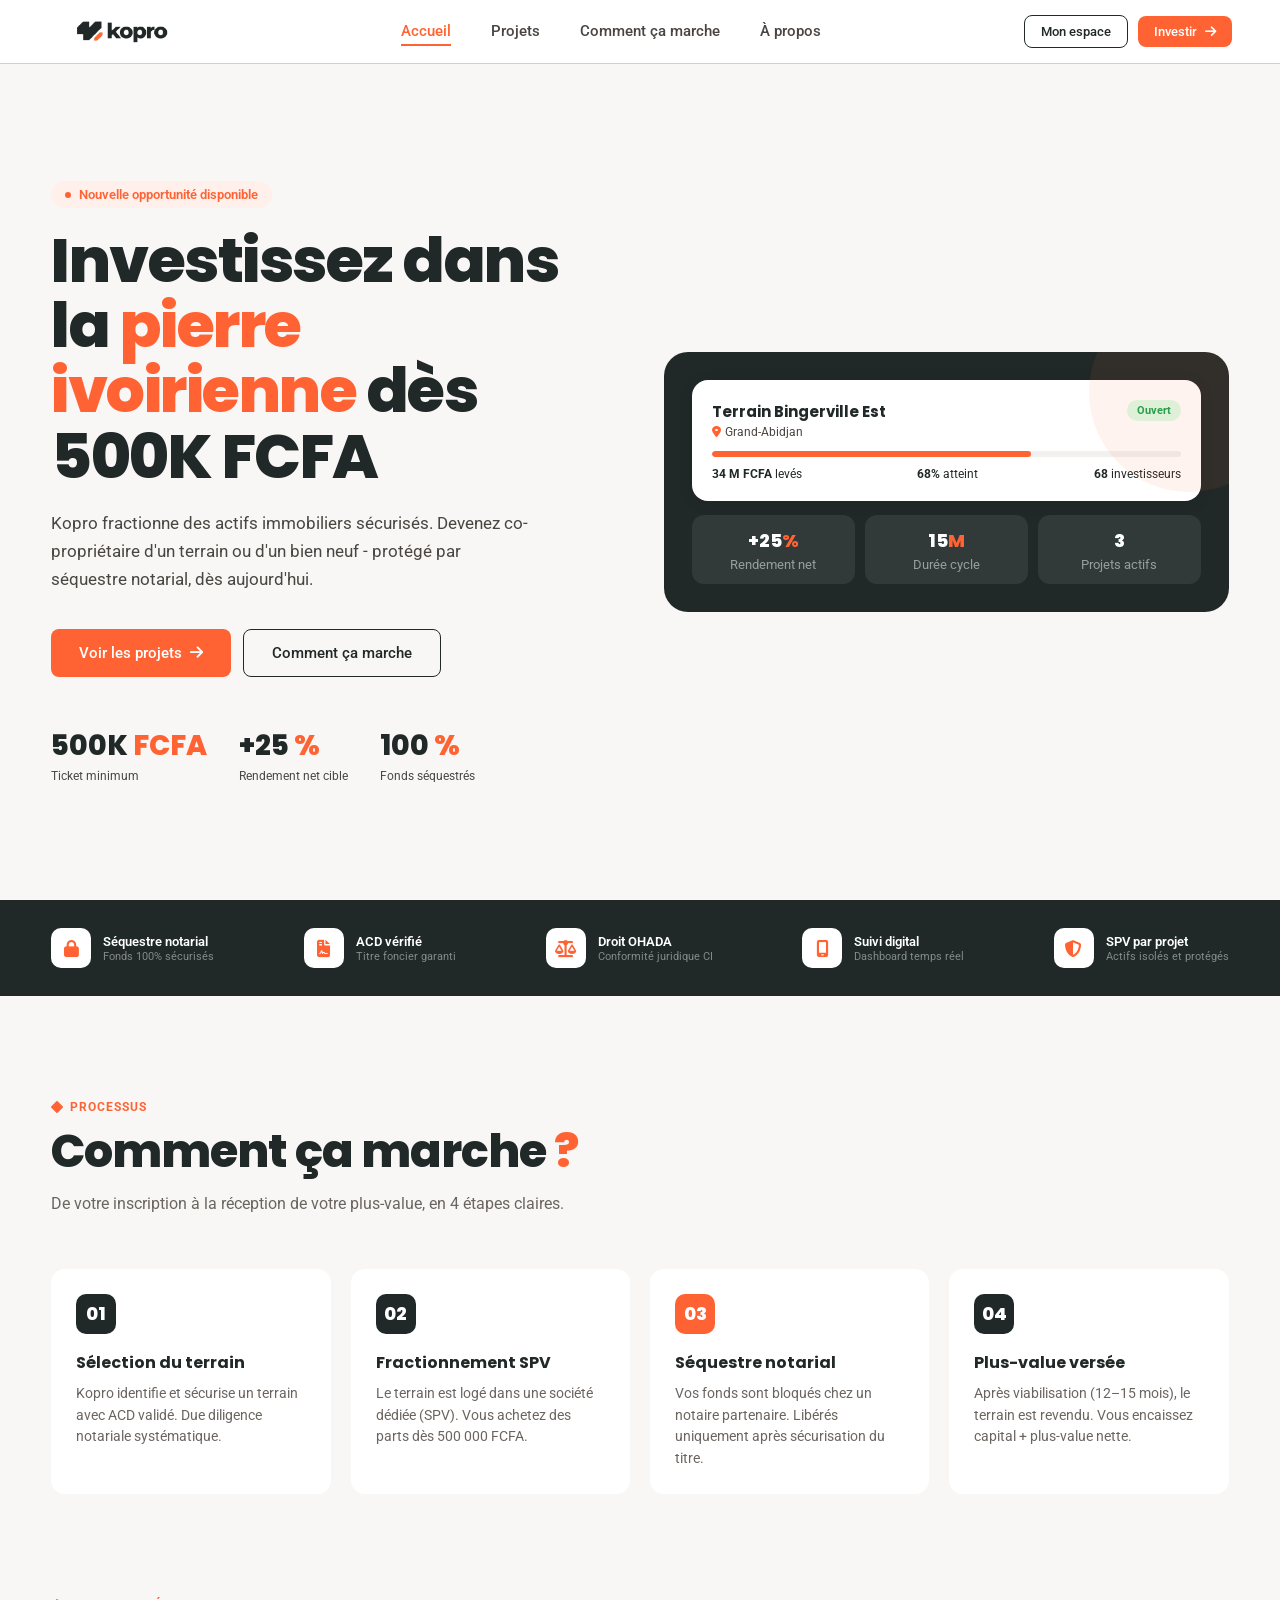
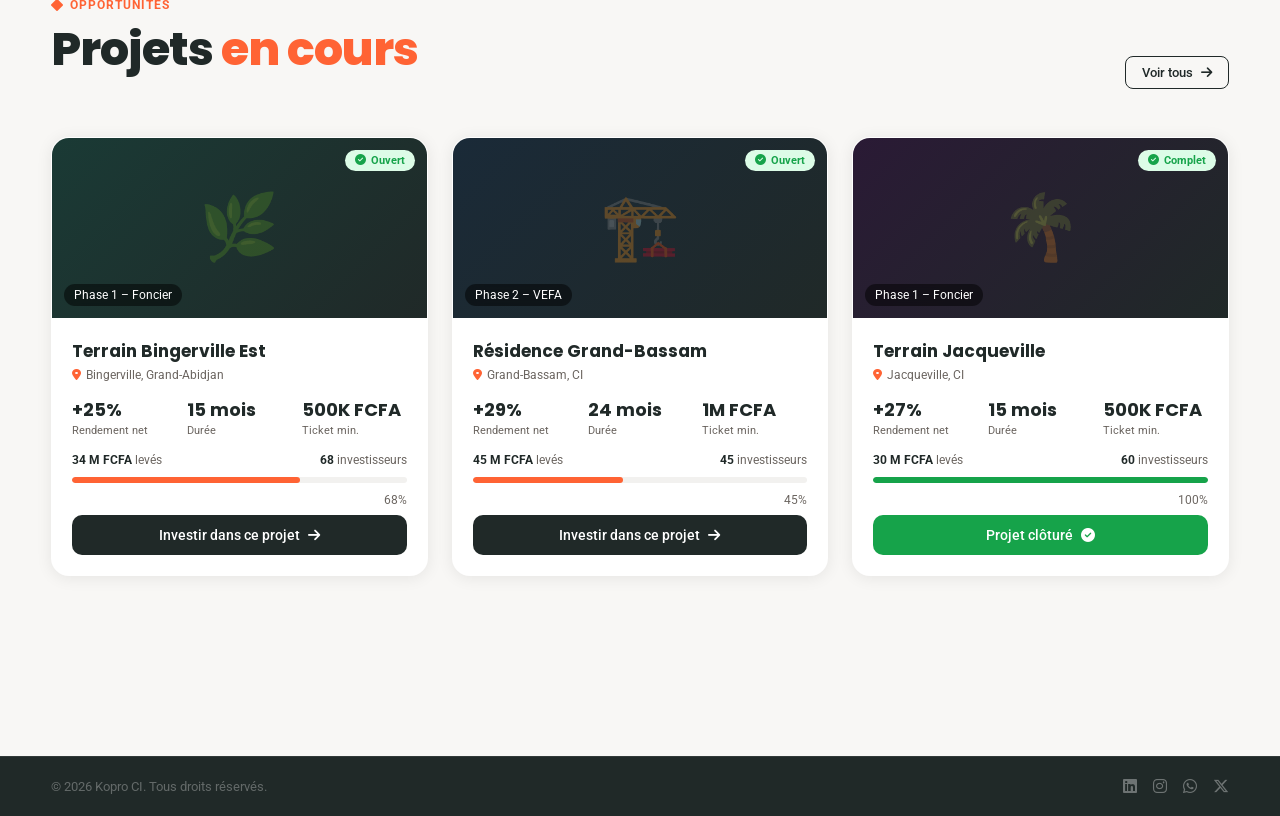
==== index.html @ 13fc4066 "first commit" ====
<!DOCTYPE html>
<html lang="fr">
<head>
  <meta charset="UTF-8" />
  <meta name="viewport" content="width=device-width, initial-scale=1.0" />
  <title>Kopro - Accueil</title>
  <link href="https://fonts.googleapis.com/css2?family=Poppins:wght@400;500;600;700;800&family=Roboto:wght@300;400;500&display=swap" rel="stylesheet" />
  <link rel="stylesheet" href="https://cdnjs.cloudflare.com/ajax/libs/font-awesome/6.5.1/css/all.min.css" />
  <link rel="stylesheet" href="css/style.css" />
</head>
<body>

<nav class="nav">
  <a class="nav-logo" href="index.html">
      <img src="assets/images/logo2.png" alt="Kopro Logo" class="nav-logo-img">
  </a>
  <div class="nav-links">
    <a class="nav-link active" href="index.html">Accueil</a>
    <a class="nav-link" href="projects.html">Projets</a>
    <a class="nav-link" href="#">Comment ça marche</a>
    <a class="nav-link" href="#">À propos</a>
  </div>
  <div class="nav-actions">
    <a class="btn-secondary btn-sm" href="dashboard.html">Mon espace</a>
    <a class="btn-primary btn-sm" href="subscribe.html">Investir <i class="fa-solid fa-arrow-right"></i></a>
  </div>
</nav>

<!-- HERO -->
<section class="hero">
  <div>
    <div class="hero-tag anim-fade-up">
      <div class="hero-tag-dot"></div>
      Nouvelle opportunité disponible
    </div>
    <h1 class="hero-title anim-fade-up anim-delay-1">
      Investissez dans la <span class="text-orange">pierre ivoirienne</span> dès 500K FCFA
    </h1>
    <p class="hero-sub anim-fade-up anim-delay-2">
      Kopro fractionne des actifs immobiliers sécurisés. Devenez co-propriétaire
      d'un terrain ou d'un bien neuf - protégé par séquestre notarial, dès aujourd'hui.
    </p>
    <div class="hero-actions anim-fade-up anim-delay-3">
      <a class="btn-primary btn-lg" href="projects.html">
        Voir les projets <i class="fa-solid fa-arrow-right"></i>
      </a>
      <a class="btn-secondary btn-lg" href="#">Comment ça marche</a>
    </div>
    <div class="hero-stats anim-fade-up anim-delay-4">
      <div>
        <div class="hero-stat-val">500K <span class="text-orange">FCFA</span></div>
        <div class="hero-stat-lbl">Ticket minimum</div>
      </div>
      <div>
        <div class="hero-stat-val">+25 <span class="text-orange">%</span></div>
        <div class="hero-stat-lbl">Rendement net cible</div>
      </div>
      <div>
        <div class="hero-stat-val">100 <span class="text-orange">%</span></div>
        <div class="hero-stat-lbl">Fonds séquestrés</div>
      </div>
    </div>
  </div>

  <div class="hero-visual anim-fade-up anim-delay-2">
    <div class="hero-card">
      <div class="hero-card-top">
        <div>
          <div class="hero-card-name">Terrain Bingerville Est</div>
          <div class="hero-card-loc">
              <i class="fa-solid fa-location-dot"></i> Grand-Abidjan
          </div>
        </div>
        <div class="badge badge-green">
          Ouvert
        </div>
      </div>
      <div class="progress-bar">
        <div class="progress-fill" style="width:68%"></div>
      </div>
      <div class="hero-card-meta">
        <span><strong>34 M FCFA</strong> levés</span>
        <span><strong>68%</strong> atteint</span>
        <span><strong>68</strong> investisseurs</span>
      </div>
    </div>
    <div class="hero-mini-stats">
      <div class="hero-mini-stat">
        <div class="hero-mini-stat-val">+25<span>%</span></div>
        <div class="hero-mini-stat-lbl">Rendement net</div>
      </div>
      <div class="hero-mini-stat">
        <div class="hero-mini-stat-val">15<span>M</span></div>
        <div class="hero-mini-stat-lbl">Durée cycle</div>
      </div>
      <div class="hero-mini-stat">
        <div class="hero-mini-stat-val">3</div>
        <div class="hero-mini-stat-lbl">Projets actifs</div>
      </div>
    </div>
  </div>
</section>

<!-- TRUST STRIP -->
<div class="trust-strip">
  <div class="trust-inner">
    <div class="trust-item">
      <div class="trust-icon"><i class="fa-solid fa-lock"></i></div>
      <div><div class="trust-label">Séquestre notarial</div><div class="trust-sub">Fonds 100% sécurisés</div></div>
    </div>
    <div class="trust-item">
      <div class="trust-icon"><i class="fa-solid fa-file-contract"></i></div>
      <div><div class="trust-label">ACD vérifié</div><div class="trust-sub">Titre foncier garanti</div></div>
    </div>
    <div class="trust-item">
      <div class="trust-icon"><i class="fa-solid fa-scale-balanced"></i></div>
      <div><div class="trust-label">Droit OHADA</div><div class="trust-sub">Conformité juridique CI</div></div>
    </div>
    <div class="trust-item">
      <div class="trust-icon"><i class="fa-solid fa-mobile-screen"></i></div>
      <div><div class="trust-label">Suivi digital</div><div class="trust-sub">Dashboard temps réel</div></div>
    </div>
    <div class="trust-item">
      <div class="trust-icon"><i class="fa-solid fa-shield-halved"></i></div>
      <div><div class="trust-label">SPV par projet</div><div class="trust-sub">Actifs isolés et protégés</div></div>
    </div>
  </div>
</div>

<!-- COMMENT ÇA MARCHE -->
<section class="section">
  <div class="section-tag"><i class="fa-solid fa-diamond"></i> Processus</div>
  <h2 class="section-title">Comment ça marche <span class="text-orange">?</span></h2>
  <p class="section-sub">De votre inscription à la réception de votre plus-value, en 4 étapes claires.</p>
  <div class="steps">
    <div class="step-card">
      <div class="step-num">01</div>
      <div class="step-title">Sélection du terrain</div>
      <p class="step-desc">Kopro identifie et sécurise un terrain avec ACD validé. Due diligence notariale systématique.</p>
    </div>
    <div class="step-card">
      <div class="step-num">02</div>
      <div class="step-title">Fractionnement SPV</div>
      <p class="step-desc">Le terrain est logé dans une société dédiée (SPV). Vous achetez des parts dès 500 000 FCFA.</p>
    </div>
    <div class="step-card">
      <div class="step-num step-num--orange">03</div>
      <div class="step-title">Séquestre notarial</div>
      <p class="step-desc">Vos fonds sont bloqués chez un notaire partenaire. Libérés uniquement après sécurisation du titre.</p>
    </div>
    <div class="step-card">
      <div class="step-num">04</div>
      <div class="step-title">Plus-value versée</div>
      <p class="step-desc">Après viabilisation (12–15 mois), le terrain est revendu. Vous encaissez capital + plus-value nette.</p>
    </div>
  </div>
</section>

<!-- PROJETS EN COURS -->
<section class="section section--no-top">
  <div class="section-header">
    <div>
      <div class="section-tag"><i class="fa-solid fa-diamond"></i> Opportunités</div>
      <h2 class="section-title">Projets <span class="text-orange">en cours</span></h2>
    </div>
    <a class="btn-secondary btn-sm" href="projects.html">
      Voir tous <i class="fa-solid fa-arrow-right"></i>
    </a>
  </div>
  <div class="projects-grid">

    <div class="project-card">
      <div class="project-img" style="background:linear-gradient(135deg,#1a3a35,#202928)">
        <span class="project-img-emoji">🌿</span>
        <span class="project-img-label">Phase 1 – Foncier</span>
        <span class="project-img-badge badge badge-green"><i class="fa-solid fa-circle-check"></i> Ouvert</span>
      </div>
      <div class="project-body">
        <div class="project-name">Terrain Bingerville Est</div>
        <div class="project-loc"><i class="fa-solid fa-location-dot"></i> Bingerville, Grand-Abidjan</div>
        <div class="project-stats">
          <div><div class="project-stat-val text-orange">+25%</div><div class="project-stat-lbl">Rendement net</div></div>
          <div><div class="project-stat-val">15 mois</div><div class="project-stat-lbl">Durée</div></div>
          <div><div class="project-stat-val">500K FCFA</div><div class="project-stat-lbl">Ticket min.</div></div>
        </div>
        <div class="project-progress-meta">
          <span><strong>34 M FCFA</strong> levés</span>
          <span><strong>68</strong> investisseurs</span>
        </div>
        <div class="progress-bar"><div class="progress-fill" style="width:68%"></div></div>
        <div class="project-pct-label">68%</div>
        <a class="project-btn" href="detail.html">
          Investir dans ce projet <i class="fa-solid fa-arrow-right"></i>
        </a>
      </div>
    </div>

    <div class="project-card">
      <div class="project-img" style="background:linear-gradient(135deg,#1a2a38,#202928)">
        <span class="project-img-emoji">🏗️</span>
        <span class="project-img-label">Phase 2 – VEFA</span>
        <span class="project-img-badge badge badge-green"><i class="fa-solid fa-circle-check"></i> Ouvert</span>
      </div>
      <div class="project-body">
        <div class="project-name">Résidence Grand-Bassam</div>
        <div class="project-loc"><i class="fa-solid fa-location-dot"></i> Grand-Bassam, CI</div>
        <div class="project-stats">
          <div><div class="project-stat-val text-orange">+29%</div><div class="project-stat-lbl">Rendement net</div></div>
          <div><div class="project-stat-val">24 mois</div><div class="project-stat-lbl">Durée</div></div>
          <div><div class="project-stat-val">1M FCFA</div><div class="project-stat-lbl">Ticket min.</div></div>
        </div>
        <div class="project-progress-meta">
          <span><strong>45 M FCFA</strong> levés</span>
          <span><strong>45</strong> investisseurs</span>
        </div>
        <div class="progress-bar"><div class="progress-fill" style="width:45%"></div></div>
        <div class="project-pct-label">45%</div>
        <a class="project-btn" href="detail.html">
          Investir dans ce projet <i class="fa-solid fa-arrow-right"></i>
        </a>
      </div>
    </div>

    <div class="project-card">
      <div class="project-img" style="background:linear-gradient(135deg,#2a1a35,#202928)">
        <span class="project-img-emoji">🌴</span>
        <span class="project-img-label">Phase 1 – Foncier</span>
        <span class="project-img-badge badge badge-green" style="background:var(--green-pale);color:var(--green)"><i class="fa-solid fa-circle-check"></i> Complet</span>
      </div>
      <div class="project-body">
        <div class="project-name">Terrain Jacqueville</div>
        <div class="project-loc"><i class="fa-solid fa-location-dot"></i> Jacqueville, CI</div>
        <div class="project-stats">
          <div><div class="project-stat-val text-orange">+27%</div><div class="project-stat-lbl">Rendement net</div></div>
          <div><div class="project-stat-val">15 mois</div><div class="project-stat-lbl">Durée</div></div>
          <div><div class="project-stat-val">500K FCFA</div><div class="project-stat-lbl">Ticket min.</div></div>
        </div>
        <div class="project-progress-meta">
          <span><strong>30 M FCFA</strong> levés</span>
          <span><strong>60</strong> investisseurs</span>
        </div>
        <div class="progress-bar"><div class="progress-fill" style="width:100%;background:var(--green)"></div></div>
        <div class="project-pct-label">100%</div>
        <a class="project-btn project-btn--green" href="detail.html">
          Projet clôturé <i class="fa-solid fa-circle-check"></i>
        </a>
      </div>
    </div>

  </div>
</section>

<footer class="footer">

  <!-- Bas du footer -->
  <div class="footer-bottom">
    <div class="footer-bottom-inner">
      <span>© 2026 Kopro CI. Tous droits réservés.</span>
      <div class="footer-socials">
        <a href="#"><i class="fa-brands fa-linkedin"></i></a>
        <a href="#"><i class="fa-brands fa-instagram"></i></a>
        <a href="#"><i class="fa-brands fa-whatsapp"></i></a>
        <a href="#"><i class="fa-brands fa-x-twitter"></i></a>
      </div>
    </div>
  </div>

</footer>
</body>
</html>
---- css/style.css ----
/* ============================================================
   style.css — Kopro
   ============================================================ */


/* ─────────────────────────────────────────────
   VARIABLES
───────────────────────────────────────────── */
:root {
  --charcoal:       #202928;
  --charcoal-light: #2D3A38;
  --orange:         #FF6334;
  --orange-light:   #FF8255;
  --orange-pale:    #FFF0EB;
  --off-white:      #F8F7F5;
  --gray-100:       #F2F1EF;
  --gray-200:       #E8E6E3;
  --gray-300:       #D4D0CB;
  --gray-500:       #8A857E;
  --gray-600:       #6B6560;
  --gray-700:       #4A4540;
  --green:          #16A34A;
  --green-pale:     #DCFCE7;
  --radius:         14px;
  --shadow:         0 2px 16px rgba(0, 0, 0, 0.08);
  --shadow-lg:      0 8px 40px rgba(0, 0, 0, 0.14);
  --sidebar-w:      240px;
  --topbar-h:       60px;
}


/* ─────────────────────────────────────────────
   RESET & BASE
───────────────────────────────────────────── */
*, *::before, *::after {
  box-sizing: border-box;
  margin: 0;
  padding: 0;
}

body {
  font-family: 'Roboto', sans-serif;
  background: var(--off-white);
  color: var(--charcoal);
  -webkit-font-smoothing: antialiased;
}

h1, h2, h3, h4 {
  font-family: 'Poppins', sans-serif;
}

a {
  text-decoration: none;
  color: inherit;
}

/* Utilitaires */
.text-orange { color: var(--orange); }
.link-orange { color: var(--orange); cursor: pointer; }

/* Scrollbar */
::-webkit-scrollbar       { width: 6px; }
::-webkit-scrollbar-track { background: var(--gray-100); }
::-webkit-scrollbar-thumb { background: var(--gray-300); border-radius: 3px; }


/* ─────────────────────────────────────────────
   ANIMATIONS
───────────────────────────────────────────── */
@keyframes fadeUp {
  from { opacity: 0; transform: translateY(24px); }
  to   { opacity: 1; transform: translateY(0); }
}

@keyframes pulse {
  0%, 100% { opacity: 1; }
  50%       { opacity: 0.5; }
}

.anim-fade-up { animation: fadeUp 0.55s cubic-bezier(.22, .68, 0, 1.2) both; }
.anim-delay-1 { animation-delay: 0.08s; }
.anim-delay-2 { animation-delay: 0.16s; }
.anim-delay-3 { animation-delay: 0.24s; }
.anim-delay-4 { animation-delay: 0.32s; }


/* ─────────────────────────────────────────────
   NAVIGATION
───────────────────────────────────────────── */
.nav {
  position: sticky;
  top: 0;
  z-index: 100;
  height: 64px;
  display: flex;
  align-items: center;
  justify-content: space-between;
  padding: 0 clamp(16px, 4vw, 48px);
  background: rgba(255, 255, 255, 0.92);
  backdrop-filter: blur(12px);
  border-bottom: 1px solid var(--gray-300);
}

.nav-logo {
  display: flex;
  align-items: center;
  gap: 8px;
}

.nav-logo-icon {
  width: 36px;
  height: 36px;
  border-radius: 8px;
  background: var(--charcoal);
  display: flex;
  align-items: center;
  justify-content: center;
  position: relative;
  overflow: hidden;
}

.nav-logo-icon::after {
  content: '';
  position: absolute;
  bottom: 8px;
  right: 8px;
  width: 10px;
  height: 10px;
  background: var(--orange);
  transform: rotate(45deg);
}

.nav-links {
  display: flex;
  align-items: center;
  gap: 40px;
}

.nav-link {
  font-size: 15px;
  font-weight: 500;
  color: var(--gray-700);
  padding: 4px 0;
  border-bottom: 2px solid transparent;
  transition: color 0.2s;
}

.nav-link:hover,
.nav-link.active {
  color: var(--orange);
  border-bottom-color: var(--orange);
}

.nav-actions {
  display: flex;
  gap: 10px;
  align-items: center;
}

.nav-logo {
    display: flex;
    align-items: center;
    text-decoration: none;
}

.nav-logo-img {
    height: 150px; /* ajuste selon tes besoins */
    width: auto;
    display: block;
}

.sidebar-logo-image {
    height: 58px;
    width: auto;
    display: block;
    margin: 0 auto;
    object-fit: contain;
}
/* ─────────────────────────────────────────────
   BOUTONS
───────────────────────────────────────────── */
.btn-primary {
  display: inline-flex;
  align-items: center;
  gap: 8px;
  background: var(--orange);
  color: white;
  border: none;
  cursor: pointer;
  padding: 10px 22px;
  border-radius: 8px;
  font-family: 'Roboto', sans-serif;
  font-weight: 500;
  font-size: 14px;
  transition: background 0.2s, transform 0.2s, box-shadow 0.2s;
  white-space: nowrap;
}

.btn-primary:hover {
  background: var(--orange-light);
  transform: translateY(-1px);
  box-shadow: 0 4px 16px rgba(255, 99, 52, 0.3);
}

.btn-secondary {
  display: inline-flex;
  align-items: center;
  gap: 8px;
  background: transparent;
  color: var(--charcoal);
  border: 1.5px solid var(--charcoal);
  cursor: pointer;
  padding: 10px 22px;
  border-radius: 8px;
  font-family: 'Roboto', sans-serif;
  font-weight: 500;
  font-size: 14px;
  transition: background 0.2s, color 0.2s;
  white-space: nowrap;
}

.btn-secondary:hover {
  background: var(--charcoal);
  color: white;
}

/* Variantes de taille */
.btn-sm   { font-size: 13px !important; padding: 8px 16px !important; }
.btn-lg   { font-size: 15px !important; padding: 14px 28px !important; }
.btn-full { width: 100%; justify-content: center; padding: 14px !important; font-size: 15px !important; border-radius: 12px !important; margin-top: 8px; }

/* Paire retour / suivant */
.btn-row      { display: flex; gap: 10px; margin-top: 20px; }
.btn-row-back { flex: 1; padding: 13px !important; justify-content: center; }
.btn-row-next { flex: 2; padding: 13px !important; border-radius: 10px !important; justify-content: center; }

/* Bouton retour page */
.btn-back {
  display: inline-flex;
  align-items: center;
  gap: 8px;
  margin-bottom: 24px;
  border: none;
  background: none;
  cursor: pointer;
  font-size: 14px;
  font-family: 'Roboto', sans-serif;
  color: var(--gray-600);
  transition: color 0.2s;
}

.btn-back:hover {
  color: var(--orange);
}


/* ─────────────────────────────────────────────
   BADGES
───────────────────────────────────────────── */
.badge {
  display: inline-flex;
  align-items: center;
  gap: 5px;
  font-size: 11px;
  font-weight: 700;
  padding: 4px 10px;
  border-radius: 100px;
}

.badge-orange { background: var(--orange-pale); color: var(--orange); }
.badge-green  { background: var(--green-pale);  color: var(--green); }


/* ─────────────────────────────────────────────
   BARRE DE PROGRESSION
───────────────────────────────────────────── */
.progress-bar {
  height: 6px;
  background: var(--gray-100);
  border-radius: 100px;
  margin: 10px 0;
  overflow: hidden;
}

.progress-fill {
  height: 100%;
  background: var(--orange);
  border-radius: 100px;
}


/* ─────────────────────────────────────────────
   SECTIONS
───────────────────────────────────────────── */
.section {
  padding: clamp(48px, 8vw, 100px) clamp(16px, 4vw, 80px);
  max-width: 1280px;
  margin: 0 auto;
}

.section--no-top { padding-top: 0; }

.section-header {
  display: flex;
  justify-content: space-between;
  align-items: flex-end;
}

.section-tag {
  display: inline-flex;
  align-items: center;
  gap: 6px;
  font-size: 12px;
  font-weight: 700;
  color: var(--orange);
  letter-spacing: 1px;
  text-transform: uppercase;
  margin-bottom: 12px;
}

.section-title {
  font-family: 'Poppins', sans-serif;
  font-weight: 800;
  font-size: clamp(28px, 4vw, 46px);
  letter-spacing: -1px;
  color: var(--charcoal);
  margin-bottom: 14px;
  line-height: 1.1;
}

.section-sub {
  font-size: 16px;
  color: var(--gray-600);
  max-width: 540px;
  line-height: 1.65;
}


/* ─────────────────────────────────────────────
   HERO
───────────────────────────────────────────── */
.hero {
  min-height: calc(100vh - 64px);
  display: grid;
  grid-template-columns: 1fr 1fr;
  align-items: center;
  gap: 48px;
  padding: clamp(32px, 6vw, 80px) clamp(16px, 4vw, 80px);
  max-width: 1280px;
  margin: 0 auto;
}

.hero-tag {
  display: inline-flex;
  align-items: center;
  gap: 8px;
  background: var(--orange-pale);
  color: var(--orange);
  padding: 6px 14px;
  border-radius: 100px;
  font-size: 13px;
  font-weight: 600;
  margin-bottom: 20px;
}

.hero-tag-dot {
  width: 6px;
  height: 6px;
  background: var(--orange);
  border-radius: 50%;
  animation: pulse 2s infinite;
}

.hero-title {
  font-family: 'Poppins', sans-serif;
  font-weight: 800;
  font-size: clamp(36px, 5vw, 62px);
  line-height: 1.05;
  letter-spacing: -1.5px;
  color: var(--charcoal);
  margin-bottom: 20px;
}

.hero-sub {
  font-size: 17px;
  color: var(--gray-700);
  line-height: 1.65;
  max-width: 480px;
  margin-bottom: 36px;
}

.hero-actions {
  display: flex;
  gap: 12px;
  flex-wrap: wrap;
  margin-bottom: 48px;
}

.hero-stats    { display: flex; gap: 32px; flex-wrap: wrap; }
.hero-stat-val { font-family: 'Poppins', sans-serif; font-size: 28px; font-weight: 800; color: var(--charcoal); }
.hero-stat-lbl { font-size: 12px; color: var(--gray-700); margin-top: 2px; }

.hero-visual {
  background: var(--charcoal);
  border-radius: 24px;
  padding: 28px;
  position: relative;
  overflow: hidden;
}

.hero-visual::before {
  content: '';
  position: absolute;
  top: -60px;
  right: -60px;
  width: 200px;
  height: 200px;
  background: var(--orange);
  border-radius: 50%;
  opacity: 0.08;
}

.hero-card {
  background: white;
  border-radius: 16px;
  padding: 20px;
  margin-bottom: 14px;
  box-shadow: var(--shadow);
}

.hero-card-top  { display: flex; justify-content: space-between; align-items: flex-start; margin-bottom: 12px; }
.hero-card-name { font-family: 'Poppins', sans-serif; font-weight: 700; font-size: 15px; color: var(--charcoal); }
.hero-card-loc  { font-size: 12px; color: var(--gray-700); margin-top: 2px; display: flex; align-items: center; gap: 4px; }
.hero-card-loc  i { color: var(--orange); }
.hero-card-meta { display: flex; justify-content: space-between; font-size: 12px; color: var(--gray-700); }
.hero-card-meta strong { color: var(--charcoal); }
.hero-card-meta span { color: var(--charcoal); }

.hero-mini-stats    { display: grid; grid-template-columns: repeat(3, 1fr); gap: 10px; }
.hero-mini-stat     { background: rgba(255,255,255,0.08); border-radius: 12px; padding: 12px; text-align: center; }
.hero-mini-stat-val { font-family: 'Poppins', sans-serif; font-size: 18px; font-weight: 800; color: white; }
.hero-mini-stat-val span { color: var(--orange); }
.hero-mini-stat-lbl { font-size: 13px; color: rgba(255,255,255,0.5); margin-top: 3px; }


/* ─────────────────────────────────────────────
   TRUST STRIP
───────────────────────────────────────────── */
.trust-strip {
  background: var(--charcoal);
  padding: 28px clamp(16px, 4vw, 80px);
}

.trust-inner {
  max-width: 1280px;
  margin: 0 auto;
  display: flex;
  justify-content: space-between;
  align-items: center;
  flex-wrap: wrap;
  gap: 24px;
}

.trust-item  { display: flex; align-items: center; gap: 12px; }

.trust-icon {
  width: 40px;
  height: 40px;
  background: white;
  border-radius: 10px;
  display: flex;
  align-items: center;
  justify-content: center;
  color: var(--orange);
  font-size: 17px;
}

.trust-label { font-size: 13px; font-weight: 600; color: white; }
.trust-sub   { font-size: 11px; color: rgba(255,255,255,0.45); margin-top: 1px; }


/* ─────────────────────────────────────────────
   ÉTAPES (Comment ça marche)
───────────────────────────────────────────── */
.steps {
  display: grid;
  grid-template-columns: repeat(4, 1fr);
  gap: 20px;
  margin-top: 52px;
}

.step-card {
  background: white;
  border-radius: var(--radius);
  padding: 24px;
  border: 1.5px solid transparent;
  transition: all 0.25s;
}

.step-card:hover {
  border-color: var(--orange);
  transform: translateY(-4px);
  box-shadow: var(--shadow-lg);
}

.step-num {
  width: 40px;
  height: 40px;
  background: var(--charcoal);
  color: white;
  border-radius: 10px;
  display: flex;
  align-items: center;
  justify-content: center;
  font-family: 'Poppins', sans-serif;
  font-weight: 800;
  font-size: 18px;
  margin-bottom: 16px;
}

.step-num--orange { background: var(--orange); }
.step-title { font-family: 'Poppins', sans-serif; font-weight: 700; font-size: 16px; color: var(--charcoal); margin-bottom: 8px; }
.step-desc  { font-size: 13.5px; color: var(--gray-600); line-height: 1.6; }


/* ─────────────────────────────────────────────
   BANNIÈRE DE PAGE
───────────────────────────────────────────── */
.page-banner {
  background: var(--charcoal);
  padding: clamp(40px, 6vw, 80px) clamp(16px, 4vw, 80px);
  position: relative;
  overflow: hidden;
}

.page-banner::before {
  content: '';
  position: absolute;
  top: -80px;
  right: -80px;
  width: 300px;
  height: 300px;
  background: var(--orange);
  border-radius: 50%;
  opacity: 0.06;
}

.page-banner::after {
  content: '';
  position: absolute;
  bottom: -60px;
  left: 10%;
  width: 200px;
  height: 200px;
  background: var(--orange);
  border-radius: 50%;
  opacity: 0.04;
}

.page-banner-inner {
  max-width: 1280px;
  margin: 0 auto;
  position: relative;
  z-index: 1;
  display: flex;
  justify-content: space-between;
  align-items: center;
  gap: 40px;
}

.page-banner-left {
  display: flex;
  flex-direction: column;
  gap: 8px;
}

.page-banner-right {
  display: flex;
  flex-direction: column;
  align-items: flex-end;
  flex-shrink: 0;
}

.page-banner-tag {
  display: inline-flex;
  align-items: center;
  gap: 6px;
  font-size: 12px;
  font-weight: 700;
  color: var(--orange);
  letter-spacing: 1px;
  text-transform: uppercase;
}

.page-banner-title {
  font-family: 'Poppins', sans-serif;
  font-weight: 800;
  font-size: clamp(28px, 4vw, 48px);
  color: white;
  letter-spacing: -1px;
  line-height: 1.1;
}

.page-banner-sub {
  font-size: 15px;
  color: rgba(255, 255, 255, 0.55);
  max-width: 520px;
  line-height: 1.65;
}

/* Stats dans la bannière */
.page-banner-stats {
  display: flex;
  gap: 32px;
}

.page-banner-stat     { text-align: center; }
.page-banner-stat-val { font-family: 'Poppins', sans-serif; font-size: 26px; font-weight: 800; color: white; }
.page-banner-stat-lbl { font-size: 11px; color: rgba(255,255,255,0.45); margin-top: 2px; }


/* ─────────────────────────────────────────────
   FIL D'ARIANE (Breadcrumb)
───────────────────────────────────────────── */
.breadcrumb {
  display: flex;
  align-items: center;
  gap: 8px;
  font-size: 13px;
  margin-bottom: 25px;
}

.breadcrumb-link {
  display: flex;
  align-items: center;
  gap: 5px;
  color: rgba(255, 255, 255, 0.5);
  transition: color 0.2s;
}

.breadcrumb-link:hover  { color: white; }
.breadcrumb-sep         { font-size: 10px; color: rgba(255,255,255,0.25); }
.breadcrumb-current     { color: var(--orange); font-weight: 600; }


/* ─────────────────────────────────────────────
   CARTES PROJETS
───────────────────────────────────────────── */
.projects-grid {
  display: grid;
  grid-template-columns: repeat(3, 1fr);
  gap: 24px;
  margin-top: 48px;
}

.project-card {
  background: white;
  border-radius: 18px;
  overflow: hidden;
  border: 1.5px solid transparent;
  box-shadow: var(--shadow);
  transition: all 0.25s;
}

.project-card:hover {
  border-color: var(--orange);
  transform: translateY(-4px);
  box-shadow: var(--shadow-lg);
}

.project-img {
  height: 180px;
  position: relative;
  display: flex;
  align-items: center;
  justify-content: center;
  font-size: 64px;
}

.project-img-emoji { opacity: 0.3; }

.project-img-label {
  position: absolute;
  bottom: 12px;
  left: 12px;
  background: rgba(0,0,0,0.5);
  backdrop-filter: blur(8px);
  color: white;
  font-size: 12px;
  padding: 4px 10px;
  border-radius: 100px;
}

.project-img-badge { position: absolute; top: 12px; right: 12px;  }

.project-body { padding: 20px; }
.project-name { font-family: 'Poppins', sans-serif; font-weight: 700; font-size: 17px; color: var(--charcoal); margin-bottom: 4px; }
.project-loc  { font-size: 12px; color: var(--gray-600); margin-bottom: 14px; display: flex; align-items: center; gap: 5px; }
.project-loc  i { color: var(--orange); }

.project-stats    { display: grid; grid-template-columns: repeat(3, 1fr); gap: 10px; margin-bottom: 16px; }
.project-stat-val { font-family: 'Poppins', sans-serif; font-size: 18px; font-weight: 700; color: var(--charcoal); }
.project-stat-lbl { font-size: 11px; color: var(--gray-600); margin-top: 1px; }

.project-progress-meta { display: flex; justify-content: space-between; font-size: 12px; color: var(--gray-600); margin-bottom: 6px; }
.project-progress-meta strong { color: var(--charcoal); }
.project-pct-label { font-size: 12px; color: var(--gray-600); text-align: right; margin-top: 4px; }

.project-btn {
  display: flex;
  align-items: center;
  justify-content: center;
  gap: 8px;
  width: 100%;
  padding: 12px;
  border-radius: 10px;
  background: var(--charcoal);
  color: white;
  border: none;
  cursor: pointer;
  font-family: 'Roboto', sans-serif;
  font-weight: 500;
  font-size: 14px;
  transition: background 0.2s;
  margin-top: 8px;
}

.project-btn i {
  transition: transform 0.3s ease;
}

.project-btn:hover {
  background: var(--orange);
  color: white;
}

.project-btn:hover i {
  transform: translateX(5px);
}

.project-btn--green { background: var(--green); }

/* Filtres */
.filter-bar { display: flex; gap: 10px; flex-wrap: wrap; }

.filter-btn {
  padding: 8px 16px;
  border-radius: 100px;
  border: 1.5px solid var(--gray-300);
  background: white;
  color: var(--gray-700);
  font-size: 13px;
  font-weight: 500;
  font-family: 'Roboto', sans-serif;
  cursor: pointer;
  transition: all 0.2s;
}

.filter-btn:hover,
.filter-btn--active { border-color: var(--orange); background: var(--orange-pale); color: var(--orange); }


/* ─────────────────────────────────────────────
   DÉTAIL PROJET
───────────────────────────────────────────── */
.project-detail {
  max-width: 1280px;
  margin: 0 auto;
  padding: clamp(24px, 4vw, 48px) clamp(16px, 4vw, 48px);
}

.detail-grid {
  display: grid;
  grid-template-columns: 1fr 380px;
  gap: 32px;
  align-items: flex-start;
}

.detail-banner {
  height: 320px;
  background: linear-gradient(135deg, #1a3a35, #202928);
  border-radius: 20px;
  position: relative;
  overflow: hidden;
  display: flex;
  align-items: center;
  justify-content: center;
  font-size: 120px;
  margin-bottom: 24px;
}

.detail-banner-emoji   { opacity: 0.15; }
.detail-banner-overlay { position: absolute; inset: 0; background: linear-gradient(to top, rgba(0,0,0,0.6), transparent 60%); }
.detail-banner-content { position: absolute; bottom: 20px; left: 24px; color: white; }
.detail-banner-title   { font-family: 'Poppins', sans-serif; font-size: 24px; font-weight: 800; }
.detail-banner-sub     { font-size: 14px; opacity: 0.7; display: flex; align-items: center; gap: 6px; margin-top: 4px; }
.detail-banner-badge   { position: absolute; top: 16px; right: 16px; }

.detail-metrics {
  display: grid;
  grid-template-columns: repeat(3, 1fr);
  gap: 14px;
  margin-bottom: 24px;
}

.detail-metric     { background: var(--gray-100); border-radius: 12px; padding: 16px; }
.detail-metric-val { font-family: 'Poppins', sans-serif; font-size: 22px; font-weight: 800; color: var(--charcoal); }
.detail-metric-lbl { font-size: 13px; color: var(--gray-600); margin-top: 4px; }

/* Onglets */
.detail-tabs {
  display: flex;
  border-bottom: 1.5px solid var(--gray-300);
  margin-bottom: 24px;
}

.detail-tab {
  padding: 12px 20px;
  font-size: 14px;
  font-weight: 500;
  cursor: pointer;
  color: var(--gray-600);
  border-bottom: 2px solid transparent;
  margin-bottom: -1.5px;
  font-family: 'Roboto', sans-serif;
  transition: all 0.2s;
  background: none;
  border-top: none;
  border-left: none;
  border-right: none;
}

.detail-tab:hover   { color: var(--charcoal); }
.detail-tab--active { color: var(--orange); border-bottom-color: var(--orange); font-weight: 600; }

.tab-content         { display: none; }
.tab-content--active { display: block; }

.detail-section-title { font-family: 'Poppins', sans-serif; font-weight: 700; font-size: 16px; color: var(--charcoal); margin: 20px 0 12px; }
.detail-text          { font-size: 15px; color: var(--gray-700); line-height: 1.7; }

.map-placeholder {
  height: 160px;
  background: var(--gray-200);
  border-radius: 12px;
  display: flex;
  align-items: center;
  justify-content: center;
  gap: 8px;
  color: var(--gray-500);
  font-size: 14px;
  border: 1px dashed var(--gray-300);
}

/* Timeline progression */
.timeline-list { background: var(--gray-100); border-radius: 12px; padding: 16px; }

.timeline-item {
  display: flex;
  align-items: center;
  gap: 12px;
  padding: 8px 0;
  border-bottom: 1px solid var(--gray-300);
}

.timeline-item--last  { border-bottom: none; }

.timeline-dot {
  width: 24px;
  height: 24px;
  border-radius: 50%;
  background: var(--gray-300);
  display: flex;
  align-items: center;
  justify-content: center;
  color: white;
  font-size: 10px;
  flex-shrink: 0;
}

.timeline-dot--done   { background: var(--green); }
.timeline-label       { flex: 1; font-size: 13px; color: var(--gray-500); }
.timeline-label--done { color: var(--charcoal); font-weight: 600; }
.timeline-date        { font-size: 12px; color: var(--gray-600); }

/* Calendrier prévisionnel */
.cal-list { display: flex; flex-direction: column; }

.cal-item {
  display: flex;
  gap: 16px;
  padding-bottom: 20px;
}

.cal-item--last { padding-bottom: 0; }

.cal-item-left {
  display: flex;
  flex-direction: column;
  align-items: center;
}

.cal-badge {
  width: 56px;
  height: 36px;
  border-radius: 10px;
  background: var(--charcoal);
  color: white;
  display: flex;
  align-items: center;
  justify-content: center;
  font-size: 10px;
  font-weight: 700;
  flex-shrink: 0;
}

.cal-badge--orange { background: var(--orange); }

.cal-line {
  width: 2px;
  flex: 1;
  background: var(--gray-300);
  margin-top: 4px;
  min-height: 30px;
}

.cal-item-body  { padding-top: 6px; }
.cal-item-title { font-family: 'Poppins', sans-serif; font-weight: 700; font-size: 14px; color: var(--charcoal); margin-bottom: 4px; }
.cal-item-desc  { font-size: 13px; color: var(--gray-600); line-height: 1.6; }

/* Boîtes info */
.info-box {
  border-radius: 12px;
  padding: 16px;
  margin-top: 16px;
  font-size: 13px;
  line-height: 1.6;
}

.info-box p           { font-size: 14px; color: var(--gray-600); line-height: 1.6; }
.info-box--orange     { background: var(--orange-pale); }
.info-box--gray       { background: var(--gray-100); }

.info-box-title {
  font-weight: 700;
  color: var(--orange);
  font-size: 14px;
  margin-bottom: 8px;
  display: flex;
  align-items: center;
  gap: 8px;
}

/* Lignes de document */
.doc-row {
  display: flex;
  align-items: center;
  justify-content: space-between;
  background: var(--gray-100);
  border-radius: 10px;
  padding: 12px 16px;
  margin-bottom: 8px;
}

.doc-info   { display: flex; align-items: center; gap: 12px; }
.doc-icon   { font-size: 18px; color: var(--orange); flex-shrink: 0; }
.doc-name   { font-size: 14px; font-weight: 600; color: var(--charcoal); }

.doc-status {
  font-size: 12px;
  color: var(--gray-500);
  margin-top: 2px;
  display: flex;
  align-items: center;
  gap: 4px;
}

.doc-status--ok { color: var(--green); }
.doc-date       { font-size: 11px; color: var(--gray-500); margin-top: 2px; }

.doc-dl {
  font-size: 13px;
  color: var(--orange);
  font-weight: 600;
  cursor: pointer;
  white-space: nowrap;
  display: flex;
  align-items: center;
  gap: 5px;
  flex-shrink: 0;
}


/* ─────────────────────────────────────────────
   BOX SOUSCRIPTION (sidebar détail)
───────────────────────────────────────────── */
.detail-sidebar { position: sticky; top: 80px; }

.subscribe-box {
  background: white;
  border-radius: 20px;
  padding: 24px;
  box-shadow: var(--shadow-lg);
  border: 1.5px solid var(--gray-300);
}

.subscribe-box-title { font-family: 'Poppins', sans-serif; font-weight: 800; font-size: 20px; color: var(--charcoal); margin-bottom: 4px; }
.subscribe-box-sub   { font-size: 13px; color: var(--gray-600); margin-bottom: 20px; }

.progress-meta {
  display: flex;
  justify-content: space-between;
  font-size: 12px;
  color: var(--gray-500);
  margin: 6px 0 16px;
}

.progress-meta strong { color: var(--charcoal); }

.price-big  { font-family: 'Poppins', sans-serif; font-size: 36px; font-weight: 800; color: var(--charcoal); margin-bottom: 4px; }
.price-unit { font-size: 16px; color: var(--gray-500); font-weight: 400; }

.parts-total {
  background: var(--orange-pale);
  border-radius: 10px;
  padding: 12px 16px;
  margin: 12px 0;
}

.parts-total-row { display: flex; justify-content: space-between; font-size: 13px; color: var(--gray-700); margin-bottom: 6px; }
.parts-total-row--bold { font-weight: 700; color: var(--charcoal); font-size: 14px; margin-bottom: 0; }
.parts-divider { border: none; height: 1px; background: var(--orange); margin: 8px 0; }

.plusvalue-box {
  background: var(--green-pale);
  border-radius: 10px;
  padding: 12px;
  font-size: 13px;
  color: var(--green);
  font-weight: 500;
  margin-bottom: 12px;
  display: flex;
  align-items: center;
  gap: 8px;
}

.subscribe-btn {
  display: flex;
  align-items: center;
  justify-content: center;
  gap: 8px;
  width: 100%;
  padding: 15px;
  border-radius: 12px;
  background: var(--orange);
  color: white;
  border: none;
  cursor: pointer;
  font-family: 'Poppins', sans-serif;
  font-weight: 700;
  font-size: 16px;
  transition: all 0.2s;
  margin-top: 14px;
}

.subscribe-btn:hover {
  background: var(--orange-light);
  transform: translateY(-2px);
  box-shadow: 0 6px 20px rgba(255, 99, 52, 0.35);
}

.trust-row {
  display: flex;
  align-items: center;
  gap: 8px;
  font-size: 12px;
  color: var(--gray-700);
  margin-top: 12px;
}

.trust-row i {
  color: var(--orange);
}


/* ─────────────────────────────────────────────
   FUNNEL SOUSCRIPTION
───────────────────────────────────────────── */
.sub-wrap {
  max-width: 680px;
  margin: 0 auto;
  padding: clamp(24px, 4vw, 48px) clamp(16px, 3vw, 32px);
}

.sub-steps     { display: flex; align-items: flex-start; margin-bottom: 40px; }
.sub-step-item { display: flex; align-items: center; flex: 1; }
.sub-step-col  { display: flex; flex-direction: column; align-items: center; }

.sub-step-dot {
  width: 32px;
  height: 32px;
  border-radius: 50%;
  background: var(--gray-300);
  color: white;
  display: flex;
  align-items: center;
  justify-content: center;
  font-family: 'Poppins', sans-serif;
  font-weight: 700;
  font-size: 13px;
  flex-shrink: 0;
}

.sub-step-dot--active { background: var(--orange); }
.sub-step-dot--done   { background: var(--green); }
.sub-step-lbl         { font-size: 10px; color: var(--gray-500); text-align: center; margin-top: 4px; white-space: nowrap; }
.sub-step-lbl--active { color: var(--orange); font-weight: 600; }
.sub-connector        { flex: 1; height: 2px; background: var(--gray-300); margin: 0 4px 14px; }
.sub-connector--done  { background: var(--green); }

.sub-card       { background: white; border-radius: 20px; padding: 32px; box-shadow: var(--shadow); margin-bottom: 20px; }
.sub-card-title { font-family: 'Poppins', sans-serif; font-weight: 800; font-size: 22px; color: var(--charcoal); margin-bottom: 6px; }
.sub-card-sub   { font-size: 14px; color: var(--gray-500); margin-bottom: 28px; line-height: 1.5; }

/* Formulaires */
.form-group { margin-bottom: 18px; }

.form-label {
  display: block;
  font-size: 13px;
  font-weight: 500;
  color: var(--gray-700);
  margin-bottom: 6px;
}

.form-input {
  width: 100%;
  padding: 12px 16px;
  border-radius: 10px;
  border: 1.5px solid var(--gray-300);
  font-family: 'Roboto', sans-serif;
  font-size: 14px;
  color: var(--charcoal);
  background: white;
  transition: border-color 0.2s;
}

.form-input:focus { outline: none; border-color: var(--orange); }
.form-row { display: grid; grid-template-columns: 1fr 1fr; gap: 14px; }

/* Zones d'upload */
.upload-zone {
  border: 1.5px dashed var(--gray-300);
  border-radius: 12px;
  padding: 20px;
  margin-bottom: 12px;
  text-align: center;
  cursor: pointer;
  transition: all 0.2s;
}

.upload-zone:hover     { border-color: var(--orange); }
.upload-zone-icon      { font-size: 24px; color: var(--gray-500); margin-bottom: 8px; }
.upload-zone-title     { font-size: 13px; font-weight: 600; color: var(--charcoal); margin-bottom: 4px; }
.upload-zone-hint      { font-size: 12px; color: var(--gray-500); }

/* Résumé projet */
.project-recap { background: var(--gray-100); border-radius: 14px; padding: 18px; margin-bottom: 20px; }
.project-recap-header { display: flex; justify-content: space-between; align-items: center; margin-bottom: 14px; }
.project-recap-name   { font-family: 'Poppins', sans-serif; font-weight: 700; font-size: 16px; }
.project-recap-loc    { font-size: 12px; color: var(--gray-500); display: flex; align-items: center; gap: 5px; margin-top: 2px; }
.project-recap-meta   { font-size: 12px; color: var(--gray-500); margin-top: 6px; }

/* Paiement */
.pay-methods { display: grid; grid-template-columns: repeat(3, 1fr); gap: 10px; margin-bottom: 4px; }

.pay-method {
  border: 1.5px solid var(--gray-300);
  border-radius: 10px;
  padding: 14px 10px;
  text-align: center;
  cursor: pointer;
  font-size: 12px;
  font-weight: 600;
  color: var(--gray-700);
  transition: all 0.2s;
}

.pay-method:hover,
.pay-method--selected { border-color: var(--orange); background: var(--orange-pale); color: var(--orange); }
.pay-method-icon      { font-size: 18px; margin-bottom: 6px; }

/* Contrat */
.contract-box {
  background: var(--gray-100);
  border-radius: 12px;
  padding: 16px;
  margin-bottom: 20px;
  max-height: 160px;
  overflow-y: auto;
  font-size: 12px;
  color: var(--gray-700);
  line-height: 1.7;
}

.checkbox-row { display: flex; align-items: flex-start; gap: 10px; font-size: 13px; color: var(--gray-700); cursor: pointer; margin-bottom: 16px; }
.checkbox-row input { margin-top: 2px; accent-color: var(--orange); }

/* OTP */
.otp-box       { background: var(--gray-100); border-radius: 12px; padding: 16px; margin-bottom: 16px; }
.otp-box-label { font-size: 13px; font-weight: 600; margin-bottom: 8px; display: flex; align-items: center; gap: 6px; }
.otp-inputs    { display: flex; gap: 10px; margin: 16px 0 8px; }

.otp-input {
  width: 52px;
  height: 60px;
  text-align: center;
  border-radius: 12px;
  border: 2px solid var(--gray-300);
  font-family: 'Poppins', sans-serif;
  font-size: 24px;
  font-weight: 700;
  color: var(--charcoal);
  background: white;
  transition: border-color 0.2s;
}

.otp-input:focus { outline: none; border-color: var(--orange); }
.otp-resend      { font-size: 12px; color: var(--gray-500); }

/* Confirmation */
.success-box    { text-align: center; padding: 20px 0; }
.success-icon   { font-size: 56px; color: var(--green); margin-bottom: 16px; }
.success-title  { font-family: 'Poppins', sans-serif; font-size: 26px; font-weight: 800; color: var(--charcoal); margin-bottom: 8px; }
.success-sub    { font-size: 15px; color: var(--gray-500); max-width: 400px; margin: 0 auto 24px; line-height: 1.6; }
.success-details { background: var(--orange-pale); border-radius: 14px; padding: 20px; text-align: left; margin-bottom: 20px; }
.success-row    { display: flex; justify-content: space-between; font-size: 14px; padding: 4px 0; color: var(--gray-500); }
.success-row strong { color: var(--charcoal); }
.success-email  { font-size: 12px; color: var(--gray-500); margin-bottom: 20px; display: flex; align-items: center; justify-content: center; gap: 6px; }


/* ─────────────────────────────────────────────
   DASHBOARD — Layout fixe
───────────────────────────────────────────── */

/* Body dashboard */
.dash-body {
  overflow: hidden;
  height: 100vh;
}

/* Sidebar fixe */
.dash-sidebar {
  position: fixed;
  top: 0;
  left: 0;
  width: var(--sidebar-w);
  height: 100vh;
  background: var(--charcoal);
  display: flex;
  flex-direction: column;
  z-index: 200;
  overflow-y: auto;
  transition: transform 0.3s ease;
}

.dash-sidebar-logo {
  background-color: white;
  padding: 0px 41px;
  border-bottom: 1px solid rgba(255,255,255,0.08);
  flex-shrink: 0;
}

.dash-sidebar-profile {
  display: flex;
  align-items: center;
  gap: 10px;
  padding: 16px;
  border-bottom: 1px solid rgba(255,255,255,0.08);
  flex-shrink: 0;
}

.dash-user {
  display: flex;
  align-items: center;
  gap: 10px;
}

.dash-user-avatar {
  width: 36px;
  height: 36px;
  border-radius: 50%;
  background: var(--orange);
  display: flex;
  align-items: center;
  justify-content: center;
  font-family: 'Poppins', sans-serif;
  font-weight: 800;
  color: white;
  flex-shrink: 0;
  font-size: 13px;
}

.dash-user-name { color: white; font-weight: 600; font-size: 14px; }

.kyc-badge {
  display: inline-flex;
  align-items: center;
  gap: 5px;
  background: var(--green-pale);
  color: var(--green);
  padding: 4px 10px;
  border-radius: 100px;
  font-size: 11px;
  font-weight: 600;
  margin-top: 4px;
}

/* Navigation sidebar */
.dash-nav {
  flex: 1;
  padding: 8px;
  overflow-y: auto;
}

.dash-nav-label {
  font-size: 10px;
  font-weight: 700;
  letter-spacing: 1.5px;
  text-transform: uppercase;
  color: rgba(255,255,255,0.3);
  padding: 14px 8px 6px;
}

.dash-nav-item {
  display: flex;
  align-items: center;
  gap: 10px;
  padding: 10px 12px;
  border-radius: 8px;
  color: rgba(255,255,255,0.55);
  font-size: 14px;
  font-weight: 500;
  margin-bottom: 2px;
  transition: all 0.2s;
  font-family: 'Roboto', sans-serif;
}

.dash-nav-item i         { width: 18px; text-align: center; font-size: 14px; flex-shrink: 0; color: inherit; }
.dash-nav-item:hover     { background: rgba(255,255,255,0.07); color: white; }
.dash-nav-item--active   { background: var(--orange); color: white; }
.dash-nav-item--muted    { opacity: 0.5; }
.dash-nav-item--muted:hover { opacity: 1; color: white; }
.dash-nav-item--danger   { color: rgba(255, 100, 80, 0.7); }
.dash-nav-item--danger:hover { background: rgba(255,99,52,0.12); color: var(--orange); }

.dash-nav-badge {
  margin-left: auto;
  background: var(--orange);
  color: white;
  font-size: 10px;
  font-weight: 700;
  min-width: 18px;
  height: 18px;
  border-radius: 9px;
  display: flex;
  align-items: center;
  justify-content: center;
  padding: 0 4px;
}

.dash-sidebar-footer {
  padding: 8px;
  border-top: 1px solid rgba(255,255,255,0.08);
  flex-shrink: 0;
}

/* Zone principale */
.dash-wrapper {
  margin-left: var(--sidebar-w);
  height: 100vh;
  display: flex;
  flex-direction: column;
  overflow: hidden;
}

/* Topbar fixe */
.dash-topbar {
  height: var(--topbar-h);
  flex-shrink: 0;
  display: flex;
  align-items: center;
  gap: 16px;
  padding: 0 28px;
  background: white;
  border-bottom: 1px solid var(--gray-300);
  position: sticky;
  top: 0;
  z-index: 100;
}

.dash-burger {
  display: none;
  border: none;
  background: none;
  font-size: 18px;
  color: var(--gray-700);
  cursor: pointer;
  padding: 4px;
}

.dash-topbar-title {
  font-family: 'Poppins', sans-serif;
  font-size: 16px;
  font-weight: 700;
  color: var(--charcoal);
  flex: 1;
}

.dash-topbar-right {
  display: flex;
  align-items: center;
  gap: 16px;
}

.dash-topbar-notif {
  position: relative;
  font-size: 16px;
  color: var(--gray-500);
  cursor: pointer;
  padding: 4px;
}

.dash-topbar-notif i    { color: var(--gray-500); }
.dash-topbar-notif:hover { color: var(--charcoal); }

.dash-topbar-notif-dot {
  position: absolute;
  top: 2px;
  right: 2px;
  width: 8px;
  height: 8px;
  background: var(--orange);
  border-radius: 50%;
  border: 2px solid white;
}

.dash-topbar-user {
  display: flex;
  align-items: center;
  gap: 8px;
  cursor: pointer;
  padding: 4px 8px;
  border-radius: 8px;
  transition: background 0.2s;
}

.dash-topbar-user:hover    { background: var(--gray-100); }
.dash-topbar-user-name     { font-size: 13px; font-weight: 500; color: var(--charcoal); }
.dash-topbar-user i        { font-size: 11px; color: var(--gray-500); }

.dash-user-avatar--sm {
  width: 30px;
  height: 30px;
  font-size: 11px;
  border-radius: 50%;
  background: var(--orange);
  color: white;
  display: flex;
  align-items: center;
  justify-content: center;
  font-family: 'Poppins', sans-serif;
  font-weight: 700;
  flex-shrink: 0;
}

/* Contenu scrollable */
.dash-main {
  flex: 1;
  overflow-y: auto;
  padding: 28px;
  background: var(--off-white);
}

/* Salutation */
.dash-greeting {
  display: flex;
  align-items: flex-start;
  justify-content: space-between;
  margin-bottom: 24px;
}

.dash-greeting-name { font-family: 'Poppins', sans-serif; font-size: 22px; font-weight: 800; color: var(--charcoal); }
.dash-greeting-sub  { font-size: 14px; color: var(--gray-500); margin-top: 4px; }

.dash-greeting-date {
  font-size: 13px;
  color: var(--gray-500);
  display: flex;
  align-items: center;
  gap: 6px;
  background: white;
  border: 1px solid var(--gray-300);
  padding: 6px 14px;
  border-radius: 8px;
  white-space: nowrap;
}

/* KPI cards */
.dash-kpis {
  display: grid;
  grid-template-columns: repeat(4, 1fr);
  gap: 16px;
  margin-bottom: 24px;
}

.kpi-card {
  background: white;
  border-radius: 14px;
  padding: 20px;
  box-shadow: var(--shadow);
}

.kpi-card-top {
  display: flex;
  align-items: center;
  justify-content: space-between;
  margin-bottom: 12px;
}

.kpi-icon         { font-size: 18px; color: var(--gray-500); }
.kpi-icon i { 
   background: var(--orange);
   color: white;
   width: 50px;
   height: 50px;
   display: flex;
   align-items: center;
   justify-content: center;
   border-radius: 10%;
   font-size: 25px;
}
.kpi-icon--orange { color: var(--orange) !important; }
.kpi-icon--green  { color: var(--green) !important; }
.kpi-icon--blue   { color: #3B82F6 !important; }

.kpi-badge {
  font-size: 11px;
  font-weight: 600;
  padding: 3px 8px;
  border-radius: 100px;
  display: flex;
  align-items: center;
  gap: 3px;
}

.kpi-badge--green { background: var(--green-pale); color: var(--green); }
.kpi-badge--red   { background: #FEE2E2; color: #DC2626; }

.kpi-val         { font-family: 'Poppins', sans-serif; font-size: 20px; font-weight: 800; color: var(--charcoal); line-height: 1.2; }
.kpi-val--orange { color: var(--orange); }
.kpi-val--sm     { font-size: 17px; }
.kpi-unit        { font-size: 12px; font-weight: 400; color: var(--gray-500); }
.kpi-lbl         { font-size: 12px; color: var(--gray-500); margin-top: 4px; }
.kpi-delta       { font-size: 11px; color: var(--green); font-weight: 600; margin-top: 6px; display: flex; align-items: center; gap: 4px; }


/* Grille dashboard */
.dash-grid { display: grid; grid-template-columns: 1fr 340px; gap: 20px; }
.dash-col  { display: flex; flex-direction: column; gap: 20px; }

/* Cartes dashboard */
.dash-card {
  background: white;
  border-radius: 14px;
  padding: 20px;
  box-shadow: var(--shadow);
}

.dash-card-header { display: flex; justify-content: space-between; align-items: center; margin-bottom: 16px; }
.dash-card-title  { font-family: 'Poppins', sans-serif; font-weight: 700; font-size: 15px; color: var(--charcoal); }
.dash-card-link   { font-size: 13px; color: var(--orange); font-weight: 500; display: flex; align-items: center; gap: 5px; }
.dash-card-tag    { font-size: 11px; color: var(--gray-500); background: var(--gray-100); padding: 3px 10px; border-radius: 100px; }
.dash-card-tag--orange { background: var(--orange-pale); color: var(--orange); }

/* Investissements */
.invest-row            { display: flex; align-items: center; gap: 14px; padding: 12px 0; border-bottom: 1px solid var(--gray-100); }
.invest-row:last-child { border-bottom: none; }
.invest-dot            { width: 10px; height: 10px; border-radius: 50%; background: var(--orange); flex-shrink: 0; }
.invest-dot--green     { background: var(--green); }
.invest-info           { flex: 1; }
.invest-name           { font-size: 14px; font-weight: 600; color: var(--charcoal); }
.invest-sub            { font-size: 12px; color: var(--gray-500); margin-top: 2px; }
.invest-right          { text-align: right; }
.invest-amount         { font-family: 'Poppins', sans-serif; font-size: 15px; font-weight: 700; color: var(--charcoal); }
.invest-return         { font-size: 12px; color: var(--green); font-weight: 600; display: flex; align-items: center; justify-content: flex-end; gap: 4px; margin-top: 2px; }
.invest-return--done   { color: var(--green); }

/* Notifications */
.notif-item            { display: flex; gap: 12px; padding: 12px 0; border-bottom: 1px solid var(--gray-100); }
.notif-item:last-child { border-bottom: none; }
.notif-item--unread    { background: rgba(255,99,52,0.04); border-radius: 8px; padding: 10px 8px; margin: 0 -8px 2px; }
.notif-dot             { width: 8px; height: 8px; border-radius: 50%; background: transparent; border: 2px solid var(--gray-300); flex-shrink: 0; margin-top: 5px; }
.notif-dot--unread     { background: var(--orange); border: none; }
.notif-text            { font-size: 13px; color: var(--gray-700); line-height: 1.5; }
.notif-time            { font-size: 11px; color: var(--gray-500); margin-top: 3px; display: flex; align-items: center; gap: 4px; }

/* Graphique */
.dash-chart {
  height: 130px;
  background: var(--gray-100);
  border-radius: 10px;
  display: flex;
  align-items: flex-end;
  padding: 0 10px 10px;
  gap: 6px;
}

.dash-chart-bar {
  flex: 1;
  border-radius: 4px 4px 0 0;
  background: var(--charcoal);
  opacity: 0.15;
  transition: opacity 0.2s;
}

.dash-chart-bar:hover   { opacity: 0.4; }
.dash-chart-bar--active { background: var(--orange) !important; opacity: 1 !important; }
.dash-chart-labels      { display: flex; justify-content: space-between; font-size: 11px; color: var(--gray-500); margin-top: 6px; }

/* Overlay mobile */
.dash-overlay { display: none; position: fixed; inset: 0; background: rgba(0,0,0,0.5); z-index: 150; }
.dash-overlay--visible { display: block; }


/* ─────────────────────────────────────────────
   RESPONSIVE
───────────────────────────────────────────── */
@media (max-width: 1024px) {
  .dash-grid { grid-template-columns: 1fr; }
}

@media (max-width: 900px) {
  .hero            { grid-template-columns: 1fr; }
  .hero-visual     { display: none; }
  .steps           { grid-template-columns: repeat(2, 1fr); }
  .projects-grid   { grid-template-columns: 1fr; }
  .detail-grid     { grid-template-columns: 1fr; }
  .detail-sidebar  { position: static; }
  .nav-links       { display: none; }
  .detail-metrics  { grid-template-columns: repeat(2, 1fr); }
  .form-row        { grid-template-columns: 1fr; }
  .page-banner-right { display: none; }
}

@media (max-width: 768px) {
  .dash-sidebar         { transform: translateX(-100%); }
  .dash-sidebar--open   { transform: translateX(0); }
  .dash-wrapper         { margin-left: 0; }
  .dash-burger          { display: block; }
  .dash-topbar-user-name { display: none; }
  .dash-kpis            { grid-template-columns: repeat(2, 1fr); }
  .dash-greeting        { flex-direction: column; gap: 12px; }
}

@media (max-width: 540px) {
  .steps        { grid-template-columns: 1fr; }
  .dash-kpis    { grid-template-columns: 1fr 1fr; }
  .pay-methods  { grid-template-columns: repeat(2, 1fr); }
  .dash-main    { padding: 16px; }
  .dash-topbar  { padding: 0 16px; }
}


/* ─────────────────────────────────────────────
   FOOTER
───────────────────────────────────────────── */
.footer {
  background: var(--charcoal);
  margin-top: 80px;
}


/* Bas du footer */
.footer-bottom {
  border-top: 1px solid rgba(255,255,255,0.08);
}

.footer-bottom-inner {
  max-width: 1280px;
  margin: 0 auto;
  padding: 20px clamp(16px, 4vw, 80px);
  display: flex;
  align-items: center;
  justify-content: space-between;
  font-size: 13px;
  color: rgba(255,255,255,0.3);
}

.footer-socials {
  display: flex;
  gap: 16px;
}

.footer-socials a {
  color: rgba(255,255,255,0.35);
  font-size: 16px;
  transition: color 0.2s;
}

.footer-socials a:hover { color: var(--orange); }

@media (max-width: 768px) {
  .footer-bottom-inner { flex-direction: column; gap: 12px; text-align: center; }
}

@media (max-width: 480px) {
  .footer-links { grid-template-columns: 1fr; }
}


.dash-footer {
  flex-shrink: 0;
  display: flex;
  align-items: center;
  justify-content: center;
  padding: 14px 28px;
  background: white;
  border-top: 1px solid var(--gray-300);
  font-size: 12px;
  color: var(--gray-500);
}
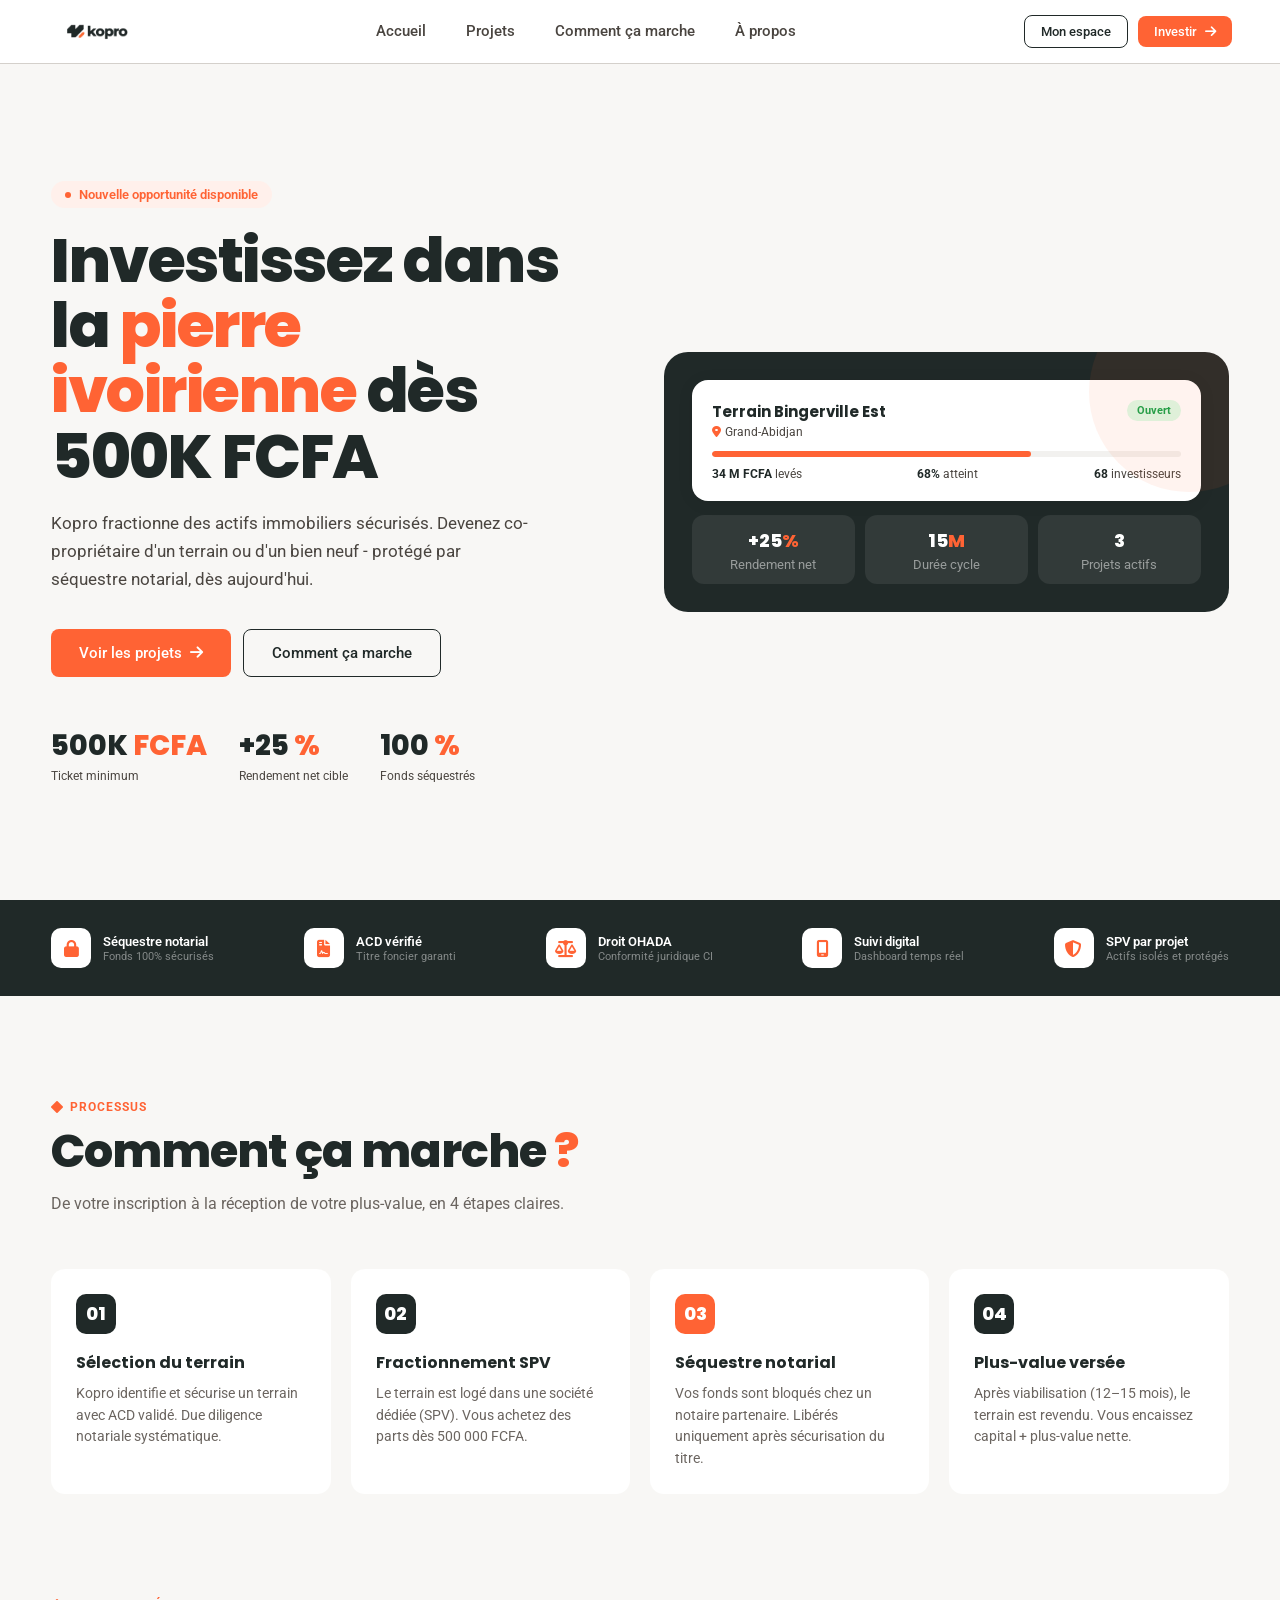
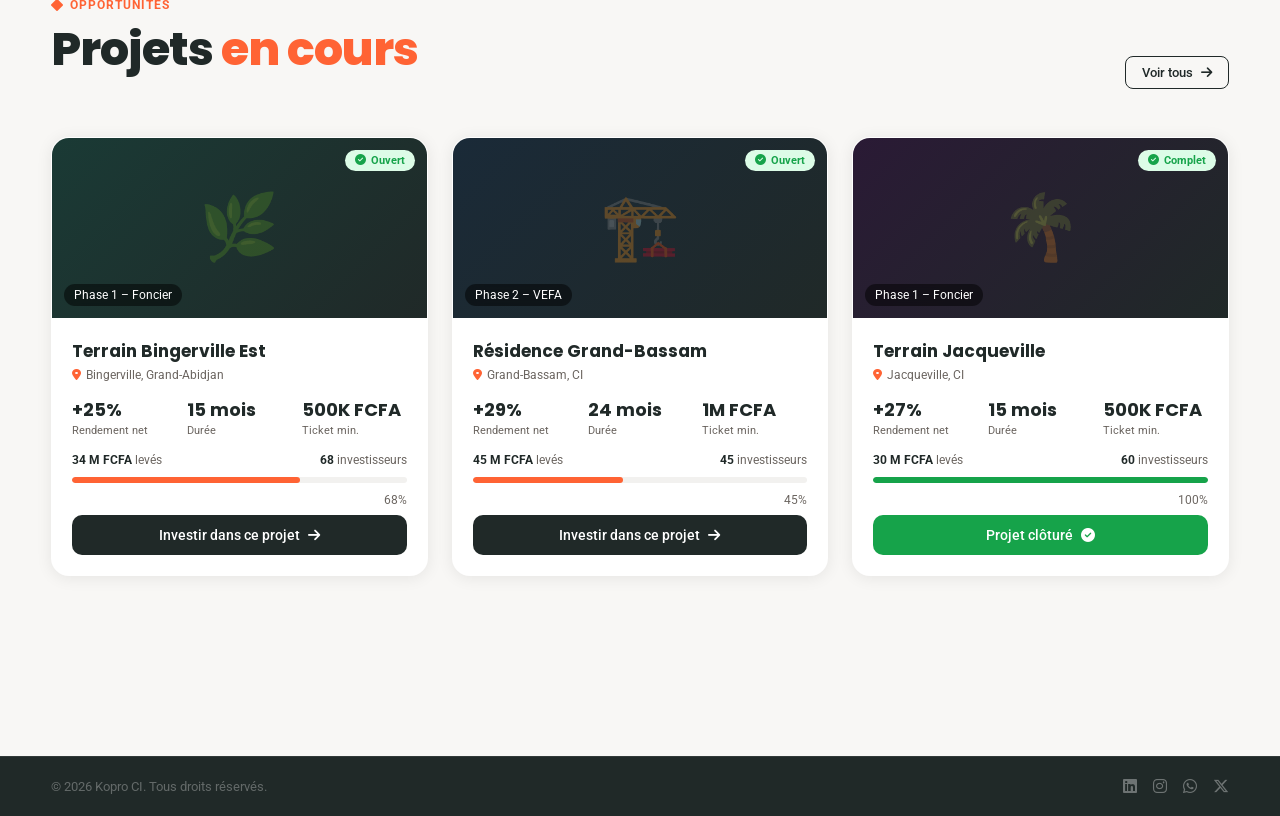
==== commit f194543f: "update responsive navbar2" ====
--- a/index.html
+++ b/index.html
@@ -11,20 +11,45 @@
 <body>
 
 <nav class="nav">
+
   <a class="nav-logo" href="index.html">
-      <img src="assets/images/logo2.png" alt="Kopro Logo" class="nav-logo-img">
+    <img src="assets/images/logo2.png" alt="Kopro Logo" class="nav-logo-img" />
   </a>
-  <div class="nav-links">
-    <a class="nav-link active" href="index.html">Accueil</a>
-    <a class="nav-link" href="projects.html">Projets</a>
-    <a class="nav-link" href="#">Comment ça marche</a>
-    <a class="nav-link" href="#">À propos</a>
-  </div>
+
+  <div class="nav-links" id="nav-links">
+    <!-- Fermer -->
+    <button class="nav-close" onclick="toggleNav()">
+      <i class="fa-solid fa-xmark"></i>
+    </button>
+
+    <a class="nav-link" href="index.html" onclick="toggleNav()">Accueil</a>
+    <a class="nav-link" href="projects.html" onclick="toggleNav()">Projets</a>
+    <a class="nav-link" href="#" onclick="toggleNav()">Comment ça marche</a>
+    <a class="nav-link" href="#" onclick="toggleNav()">À propos</a>
+
+    <!-- Boutons à l'intérieur du menu mobile -->
+    <div class="nav-menu-actions">
+      <a class="btn-secondary btn-full-mobile" href="dashboard.html">Mon espace</a>
+      <a class="btn-primary btn-full-mobile" href="subscribe.html">
+        Investir <i class="fa-solid fa-arrow-right"></i>
+      </a>
+    </div>
+  </div>
+
   <div class="nav-actions">
-    <a class="btn-secondary btn-sm" href="dashboard.html">Mon espace</a>
-    <a class="btn-primary btn-sm" href="subscribe.html">Investir <i class="fa-solid fa-arrow-right"></i></a>
-  </div>
+    <a class="btn-secondary btn-sm nav-desktop-only" href="dashboard.html">Mon espace</a>
+    <a class="btn-primary btn-sm" href="subscribe.html">
+      Investir <i class="fa-solid fa-arrow-right"></i>
+    </a>
+    <button class="nav-burger" id="nav-burger" onclick="toggleNav()">
+      <i class="fa-solid fa-bars"></i>
+    </button>
+  </div>
+
 </nav>
+
+<!-- Overlay sombre -->
+<div class="nav-overlay" id="nav-overlay" onclick="toggleNav()"></div>
 
 <!-- HERO -->
 <section class="hero">
@@ -266,5 +291,17 @@
   </div>
 
 </footer>
+
+<script>
+  function toggleNav() {
+    const links   = document.getElementById('nav-links');
+    const overlay = document.getElementById('nav-overlay');
+    links.classList.toggle('nav-links--open');
+    overlay.classList.toggle('nav-overlay--visible');
+    // Bloquer le scroll quand le menu est ouvert
+    document.body.style.overflow =
+      links.classList.contains('nav-links--open') ? 'hidden' : '';
+  }
+</script>
 </body>
 </html>
--- a/css/style.css
+++ b/css/style.css
@@ -54,11 +54,9 @@
   color: inherit;
 }
 
-/* Utilitaires */
 .text-orange { color: var(--orange); }
 .link-orange { color: var(--orange); cursor: pointer; }
 
-/* Scrollbar */
 ::-webkit-scrollbar       { width: 6px; }
 ::-webkit-scrollbar-track { background: var(--gray-100); }
 ::-webkit-scrollbar-thumb { background: var(--gray-300); border-radius: 3px; }
@@ -90,7 +88,7 @@
 .nav {
   position: sticky;
   top: 0;
-  z-index: 100;
+  z-index: 300;
   height: 64px;
   display: flex;
   align-items: center;
@@ -104,32 +102,17 @@
 .nav-logo {
   display: flex;
   align-items: center;
-  gap: 8px;
-}
-
-.nav-logo-icon {
-  width: 36px;
-  height: 36px;
-  border-radius: 8px;
-  background: var(--charcoal);
-  display: flex;
-  align-items: center;
-  justify-content: center;
-  position: relative;
-  overflow: hidden;
-}
-
-.nav-logo-icon::after {
-  content: '';
-  position: absolute;
-  bottom: 8px;
-  right: 8px;
-  width: 10px;
-  height: 10px;
-  background: var(--orange);
-  transform: rotate(45deg);
-}
-
+  text-decoration: none;
+}
+
+/* Logo image — une seule règle */
+.nav-logo-img {
+  height: 100px;
+  width: auto;
+  display: block;
+}
+
+/* Liens desktop */
 .nav-links {
   display: flex;
   align-items: center;
@@ -157,25 +140,48 @@
   align-items: center;
 }
 
-.nav-logo {
-    display: flex;
-    align-items: center;
-    text-decoration: none;
-}
-
-.nav-logo-img {
-    height: 150px; /* ajuste selon tes besoins */
-    width: auto;
-    display: block;
-}
-
+/* Burger — caché sur desktop */
+.nav-burger {
+  display: none;
+  border: none;
+  background: none;
+  font-size: 22px;
+  color: var(--charcoal);
+  cursor: pointer;
+  padding: 4px;
+  line-height: 1;
+}
+
+/* Bouton fermer — caché sur desktop */
+.nav-close {
+  display: none;
+}
+
+/* Boutons dans le menu mobile — cachés sur desktop */
+.nav-menu-actions { display: none; }
+
+/* Overlay sombre derrière le drawer */
+.nav-overlay {
+  display: none;
+  position: fixed;
+  inset: 0;
+  background: rgba(0, 0, 0, 0.5);
+  z-index: 200;
+  backdrop-filter: blur(2px);
+}
+
+.nav-overlay--visible { display: block; }
+
+/* Logo dans la sidebar dashboard */
 .sidebar-logo-image {
-    height: 58px;
-    width: auto;
-    display: block;
-    margin: 0 auto;
-    object-fit: contain;
-}
+  height: 58px;
+  width: auto;
+  display: block;
+  /* margin: 0 auto; */
+  object-fit: contain;
+}
+
+
 /* ─────────────────────────────────────────────
    BOUTONS
 ───────────────────────────────────────────── */
@@ -229,7 +235,7 @@
 .btn-lg   { font-size: 15px !important; padding: 14px 28px !important; }
 .btn-full { width: 100%; justify-content: center; padding: 14px !important; font-size: 15px !important; border-radius: 12px !important; margin-top: 8px; }
 
-/* Paire retour / suivant */
+/* Paire retour / suivant dans les formulaires */
 .btn-row      { display: flex; gap: 10px; margin-top: 20px; }
 .btn-row-back { flex: 1; padding: 13px !important; justify-content: center; }
 .btn-row-next { flex: 2; padding: 13px !important; border-radius: 10px !important; justify-content: center; }
@@ -249,9 +255,7 @@
   transition: color 0.2s;
 }
 
-.btn-back:hover {
-  color: var(--orange);
-}
+.btn-back:hover { color: var(--orange); }
 
 
 /* ─────────────────────────────────────────────
@@ -434,7 +438,6 @@
 .hero-card-loc  i { color: var(--orange); }
 .hero-card-meta { display: flex; justify-content: space-between; font-size: 12px; color: var(--gray-700); }
 .hero-card-meta strong { color: var(--charcoal); }
-.hero-card-meta span { color: var(--charcoal); }
 
 .hero-mini-stats    { display: grid; grid-template-columns: repeat(3, 1fr); gap: 10px; }
 .hero-mini-stat     { background: rgba(255,255,255,0.08); border-radius: 12px; padding: 12px; text-align: center; }
@@ -608,19 +611,14 @@
   line-height: 1.65;
 }
 
-/* Stats dans la bannière */
-.page-banner-stats {
-  display: flex;
-  gap: 32px;
-}
-
+.page-banner-stats { display: flex; gap: 32px; }
 .page-banner-stat     { text-align: center; }
 .page-banner-stat-val { font-family: 'Poppins', sans-serif; font-size: 26px; font-weight: 800; color: white; }
 .page-banner-stat-lbl { font-size: 11px; color: rgba(255,255,255,0.45); margin-top: 2px; }
 
 
 /* ─────────────────────────────────────────────
-   FIL D'ARIANE (Breadcrumb)
+   FIL D'ARIANE
 ───────────────────────────────────────────── */
 .breadcrumb {
   display: flex;
@@ -691,13 +689,12 @@
   border-radius: 100px;
 }
 
-.project-img-badge { position: absolute; top: 12px; right: 12px;  }
+.project-img-badge { position: absolute; top: 12px; right: 12px; }
 
 .project-body { padding: 20px; }
 .project-name { font-family: 'Poppins', sans-serif; font-weight: 700; font-size: 17px; color: var(--charcoal); margin-bottom: 4px; }
 .project-loc  { font-size: 12px; color: var(--gray-600); margin-bottom: 14px; display: flex; align-items: center; gap: 5px; }
 .project-loc  i { color: var(--orange); }
-
 .project-stats    { display: grid; grid-template-columns: repeat(3, 1fr); gap: 10px; margin-bottom: 16px; }
 .project-stat-val { font-family: 'Poppins', sans-serif; font-size: 18px; font-weight: 700; color: var(--charcoal); }
 .project-stat-lbl { font-size: 11px; color: var(--gray-600); margin-top: 1px; }
@@ -937,9 +934,9 @@
   line-height: 1.6;
 }
 
-.info-box p           { font-size: 14px; color: var(--gray-600); line-height: 1.6; }
-.info-box--orange     { background: var(--orange-pale); }
-.info-box--gray       { background: var(--gray-100); }
+.info-box p       { font-size: 14px; color: var(--gray-600); line-height: 1.6; }
+.info-box--orange { background: var(--orange-pale); }
+.info-box--gray   { background: var(--gray-100); }
 
 .info-box-title {
   font-weight: 700;
@@ -992,7 +989,7 @@
 
 
 /* ─────────────────────────────────────────────
-   BOX SOUSCRIPTION (sidebar détail)
+   BOX SOUSCRIPTION
 ───────────────────────────────────────────── */
 .detail-sidebar { position: sticky; top: 80px; }
 
@@ -1027,9 +1024,9 @@
   margin: 12px 0;
 }
 
-.parts-total-row { display: flex; justify-content: space-between; font-size: 13px; color: var(--gray-700); margin-bottom: 6px; }
+.parts-total-row       { display: flex; justify-content: space-between; font-size: 13px; color: var(--gray-700); margin-bottom: 6px; }
 .parts-total-row--bold { font-weight: 700; color: var(--charcoal); font-size: 14px; margin-bottom: 0; }
-.parts-divider { border: none; height: 1px; background: var(--orange); margin: 8px 0; }
+.parts-divider         { border: none; height: 1px; background: var(--orange); margin: 8px 0; }
 
 .plusvalue-box {
   background: var(--green-pale);
@@ -1078,10 +1075,6 @@
   margin-top: 12px;
 }
 
-.trust-row i {
-  color: var(--orange);
-}
-
 
 /* ─────────────────────────────────────────────
    FUNNEL SOUSCRIPTION
@@ -1146,9 +1139,9 @@
 }
 
 .form-input:focus { outline: none; border-color: var(--orange); }
-.form-row { display: grid; grid-template-columns: 1fr 1fr; gap: 14px; }
-
-/* Zones d'upload */
+.form-row         { display: grid; grid-template-columns: 1fr 1fr; gap: 14px; }
+
+/* Upload */
 .upload-zone {
   border: 1.5px dashed var(--gray-300);
   border-radius: 12px;
@@ -1165,7 +1158,7 @@
 .upload-zone-hint      { font-size: 12px; color: var(--gray-500); }
 
 /* Résumé projet */
-.project-recap { background: var(--gray-100); border-radius: 14px; padding: 18px; margin-bottom: 20px; }
+.project-recap        { background: var(--gray-100); border-radius: 14px; padding: 18px; margin-bottom: 20px; }
 .project-recap-header { display: flex; justify-content: space-between; align-items: center; margin-bottom: 14px; }
 .project-recap-name   { font-family: 'Poppins', sans-serif; font-weight: 700; font-size: 16px; }
 .project-recap-loc    { font-size: 12px; color: var(--gray-500); display: flex; align-items: center; gap: 5px; margin-top: 2px; }
@@ -1203,7 +1196,7 @@
   line-height: 1.7;
 }
 
-.checkbox-row { display: flex; align-items: flex-start; gap: 10px; font-size: 13px; color: var(--gray-700); cursor: pointer; margin-bottom: 16px; }
+.checkbox-row       { display: flex; align-items: flex-start; gap: 10px; font-size: 13px; color: var(--gray-700); cursor: pointer; margin-bottom: 16px; }
 .checkbox-row input { margin-top: 2px; accent-color: var(--orange); }
 
 /* OTP */
@@ -1229,21 +1222,19 @@
 .otp-resend      { font-size: 12px; color: var(--gray-500); }
 
 /* Confirmation */
-.success-box    { text-align: center; padding: 20px 0; }
-.success-icon   { font-size: 56px; color: var(--green); margin-bottom: 16px; }
-.success-title  { font-family: 'Poppins', sans-serif; font-size: 26px; font-weight: 800; color: var(--charcoal); margin-bottom: 8px; }
-.success-sub    { font-size: 15px; color: var(--gray-500); max-width: 400px; margin: 0 auto 24px; line-height: 1.6; }
+.success-box     { text-align: center; padding: 20px 0; }
+.success-icon    { font-size: 56px; color: var(--green); margin-bottom: 16px; }
+.success-title   { font-family: 'Poppins', sans-serif; font-size: 26px; font-weight: 800; color: var(--charcoal); margin-bottom: 8px; }
+.success-sub     { font-size: 15px; color: var(--gray-500); max-width: 400px; margin: 0 auto 24px; line-height: 1.6; }
 .success-details { background: var(--orange-pale); border-radius: 14px; padding: 20px; text-align: left; margin-bottom: 20px; }
-.success-row    { display: flex; justify-content: space-between; font-size: 14px; padding: 4px 0; color: var(--gray-500); }
+.success-row     { display: flex; justify-content: space-between; font-size: 14px; padding: 4px 0; color: var(--gray-500); }
 .success-row strong { color: var(--charcoal); }
-.success-email  { font-size: 12px; color: var(--gray-500); margin-bottom: 20px; display: flex; align-items: center; justify-content: center; gap: 6px; }
+.success-email   { font-size: 12px; color: var(--gray-500); margin-bottom: 20px; display: flex; align-items: center; justify-content: center; gap: 6px; }
 
 
 /* ─────────────────────────────────────────────
    DASHBOARD — Layout fixe
 ───────────────────────────────────────────── */
-
-/* Body dashboard */
 .dash-body {
   overflow: hidden;
   height: 100vh;
@@ -1266,9 +1257,12 @@
 
 .dash-sidebar-logo {
   background-color: white;
-  padding: 0px 41px;
+  padding: 0 20px;
   border-bottom: 1px solid rgba(255,255,255,0.08);
   flex-shrink: 0;
+  display: flex;
+  align-items: center;
+  justify-content: center;
 }
 
 .dash-sidebar-profile {
@@ -1346,12 +1340,12 @@
   font-family: 'Roboto', sans-serif;
 }
 
-.dash-nav-item i         { width: 18px; text-align: center; font-size: 14px; flex-shrink: 0; color: inherit; }
-.dash-nav-item:hover     { background: rgba(255,255,255,0.07); color: white; }
-.dash-nav-item--active   { background: var(--orange); color: white; }
-.dash-nav-item--muted    { opacity: 0.5; }
+.dash-nav-item i           { width: 18px; text-align: center; font-size: 14px; flex-shrink: 0; color: inherit; }
+.dash-nav-item:hover       { background: rgba(255,255,255,0.07); color: white; }
+.dash-nav-item--active     { background: var(--orange); color: white; }
+.dash-nav-item--muted      { opacity: 0.5; }
 .dash-nav-item--muted:hover { opacity: 1; color: white; }
-.dash-nav-item--danger   { color: rgba(255, 100, 80, 0.7); }
+.dash-nav-item--danger     { color: rgba(255, 100, 80, 0.7); }
 .dash-nav-item--danger:hover { background: rgba(255,99,52,0.12); color: var(--orange); }
 
 .dash-nav-badge {
@@ -1431,7 +1425,6 @@
   padding: 4px;
 }
 
-.dash-topbar-notif i    { color: var(--gray-500); }
 .dash-topbar-notif:hover { color: var(--charcoal); }
 
 .dash-topbar-notif-dot {
@@ -1457,7 +1450,6 @@
 
 .dash-topbar-user:hover    { background: var(--gray-100); }
 .dash-topbar-user-name     { font-size: 13px; font-weight: 500; color: var(--charcoal); }
-.dash-topbar-user i        { font-size: 11px; color: var(--gray-500); }
 
 .dash-user-avatar--sm {
   width: 30px;
@@ -1528,7 +1520,8 @@
   margin-bottom: 12px;
 }
 
-.kpi-icon         { font-size: 18px; color: var(--gray-500); }
+/* Icône KPI — simple, sans fond orange */
+.kpi-icon         { font-size: 20px; color: var(--gray-500); }
 .kpi-icon i { 
    background: var(--orange);
    color: white;
@@ -1540,9 +1533,9 @@
    border-radius: 10%;
    font-size: 25px;
 }
-.kpi-icon--orange { color: var(--orange) !important; }
+/* .kpi-icon--orange { color: var(--orange) !important; }
 .kpi-icon--green  { color: var(--green) !important; }
-.kpi-icon--blue   { color: #3B82F6 !important; }
+.kpi-icon--blue   { color: #3B82F6 !important; } */
 
 .kpi-badge {
   font-size: 11px;
@@ -1564,7 +1557,6 @@
 .kpi-lbl         { font-size: 12px; color: var(--gray-500); margin-top: 4px; }
 .kpi-delta       { font-size: 11px; color: var(--green); font-weight: 600; margin-top: 6px; display: flex; align-items: center; gap: 4px; }
 
-
 /* Grille dashboard */
 .dash-grid { display: grid; grid-template-columns: 1fr 340px; gap: 20px; }
 .dash-col  { display: flex; flex-direction: column; gap: 20px; }
@@ -1577,10 +1569,10 @@
   box-shadow: var(--shadow);
 }
 
-.dash-card-header { display: flex; justify-content: space-between; align-items: center; margin-bottom: 16px; }
-.dash-card-title  { font-family: 'Poppins', sans-serif; font-weight: 700; font-size: 15px; color: var(--charcoal); }
-.dash-card-link   { font-size: 13px; color: var(--orange); font-weight: 500; display: flex; align-items: center; gap: 5px; }
-.dash-card-tag    { font-size: 11px; color: var(--gray-500); background: var(--gray-100); padding: 3px 10px; border-radius: 100px; }
+.dash-card-header      { display: flex; justify-content: space-between; align-items: center; margin-bottom: 16px; }
+.dash-card-title       { font-family: 'Poppins', sans-serif; font-weight: 700; font-size: 15px; color: var(--charcoal); }
+.dash-card-link        { font-size: 13px; color: var(--orange); font-weight: 500; display: flex; align-items: center; gap: 5px; }
+.dash-card-tag         { font-size: 11px; color: var(--gray-500); background: var(--gray-100); padding: 3px 10px; border-radius: 100px; }
 .dash-card-tag--orange { background: var(--orange-pale); color: var(--orange); }
 
 /* Investissements */
@@ -1628,9 +1620,96 @@
 .dash-chart-bar--active { background: var(--orange) !important; opacity: 1 !important; }
 .dash-chart-labels      { display: flex; justify-content: space-between; font-size: 11px; color: var(--gray-500); margin-top: 6px; }
 
-/* Overlay mobile */
-.dash-overlay { display: none; position: fixed; inset: 0; background: rgba(0,0,0,0.5); z-index: 150; }
-.dash-overlay--visible { display: block; }
+/* Overlay mobile dashboard */
+.dash-overlay            { display: none; position: fixed; inset: 0; background: rgba(0,0,0,0.5); z-index: 150; }
+.dash-overlay--visible   { display: block; }
+
+/* Footer dashboard */
+.dash-footer {
+  flex-shrink: 0;
+  display: flex;
+  align-items: center;
+  justify-content: center;
+  padding: 14px 28px;
+  background: white;
+  border-top: 1px solid var(--gray-300);
+  font-size: 12px;
+  color: var(--gray-500);
+}
+
+
+/* ─────────────────────────────────────────────
+   FOOTER PRINCIPAL
+───────────────────────────────────────────── */
+.footer {
+  background: var(--charcoal);
+  margin-top: 80px;
+}
+
+.footer-inner {
+  max-width: 1280px;
+  margin: 0 auto;
+  padding: 60px clamp(16px, 4vw, 80px) 40px;
+  display: grid;
+  grid-template-columns: 1fr 2fr;
+  gap: 60px;
+}
+
+.footer-brand { display: flex; flex-direction: column; gap: 16px; }
+
+.footer-desc {
+  font-size: 14px;
+  color: rgba(255,255,255,0.45);
+  line-height: 1.65;
+  max-width: 260px;
+}
+
+.footer-links {
+  display: grid;
+  grid-template-columns: repeat(3, 1fr);
+  gap: 32px;
+}
+
+.footer-col { display: flex; flex-direction: column; gap: 10px; }
+
+.footer-col-title {
+  font-family: 'Poppins', sans-serif;
+  font-size: 13px;
+  font-weight: 700;
+  color: white;
+  margin-bottom: 4px;
+}
+
+.footer-col a {
+  font-size: 13px;
+  color: rgba(255,255,255,0.45);
+  transition: color 0.2s;
+}
+
+.footer-col a:hover { color: var(--orange); }
+
+.footer-bottom { border-top: 1px solid rgba(255,255,255,0.08); }
+
+.footer-bottom-inner {
+  max-width: 1280px;
+  margin: 0 auto;
+  padding: 20px clamp(16px, 4vw, 80px);
+  display: flex;
+  align-items: center;
+  justify-content: space-between;
+  font-size: 13px;
+  color: rgba(255,255,255,0.3);
+}
+
+.footer-socials { display: flex; gap: 16px; }
+
+.footer-socials a {
+  color: rgba(255,255,255,0.35);
+  font-size: 16px;
+  transition: color 0.2s;
+}
+
+.footer-socials a:hover { color: var(--orange); }
 
 
 /* ─────────────────────────────────────────────
@@ -1647,13 +1726,85 @@
   .projects-grid   { grid-template-columns: 1fr; }
   .detail-grid     { grid-template-columns: 1fr; }
   .detail-sidebar  { position: static; }
-  .nav-links       { display: none; }
   .detail-metrics  { grid-template-columns: repeat(2, 1fr); }
   .form-row        { grid-template-columns: 1fr; }
   .page-banner-right { display: none; }
 }
 
 @media (max-width: 768px) {
+
+  /* Navigation — drawer depuis la droite */
+  .nav-burger       { display: block; }
+  .nav-desktop-only { display: none; }
+
+  .nav-links {
+    position: fixed;
+    top: 0;
+    right: 0;
+    width: 280px;
+    height: 100vh;
+    background: white;
+    z-index: 300;
+    flex-direction: column;
+    align-items: flex-start;
+    gap: 0;
+    padding: 20px 24px 32px;
+    box-shadow: -8px 0 32px rgba(0,0,0,0.15);
+    transform: translateX(100%);
+    transition: transform 0.3s cubic-bezier(0.4, 0, 0.2, 1);
+  }
+
+  .nav-links--open { transform: translateX(0); }
+
+  .nav-close {
+    display: flex;
+    align-items: center;
+    justify-content: center;
+    align-self: flex-end;
+    width: 36px;
+    height: 36px;
+    border: none;
+    background: var(--gray-100);
+    border-radius: 8px;
+    font-size: 18px;
+    color: var(--charcoal);
+    cursor: pointer;
+    margin-bottom: 24px;
+    transition: background 0.2s;
+  }
+
+  .nav-close:hover { background: var(--gray-200); }
+
+  .nav-link {
+    width: 100%;
+    padding: 14px 0;
+    border-bottom: 1px solid var(--gray-100);
+    font-size: 16px;
+    color: var(--charcoal);
+  }
+
+  .nav-link:last-of-type { border-bottom: none; }
+  .nav-link.active       { color: var(--orange); }
+
+  .nav-menu-actions {
+    display: flex;
+    flex-direction: column;
+    gap: 10px;
+    width: 100%;
+    margin-top: auto;
+    padding-top: 24px;
+    border-top: 1px solid var(--gray-100);
+  }
+
+  .btn-full-mobile {
+    width: 100%;
+    justify-content: center;
+    padding: 13px 20px !important;
+    font-size: 14px !important;
+    border-radius: 10px !important;
+  }
+
+  /* Dashboard */
   .dash-sidebar         { transform: translateX(-100%); }
   .dash-sidebar--open   { transform: translateX(0); }
   .dash-wrapper         { margin-left: 0; }
@@ -1661,72 +1812,18 @@
   .dash-topbar-user-name { display: none; }
   .dash-kpis            { grid-template-columns: repeat(2, 1fr); }
   .dash-greeting        { flex-direction: column; gap: 12px; }
+
+  /* Footer */
+  .footer-inner        { grid-template-columns: 1fr; gap: 40px; }
+  .footer-links        { grid-template-columns: repeat(2, 1fr); }
+  .footer-bottom-inner { flex-direction: column; gap: 12px; text-align: center; }
 }
 
 @media (max-width: 540px) {
-  .steps        { grid-template-columns: 1fr; }
-  .dash-kpis    { grid-template-columns: 1fr 1fr; }
-  .pay-methods  { grid-template-columns: repeat(2, 1fr); }
-  .dash-main    { padding: 16px; }
-  .dash-topbar  { padding: 0 16px; }
-}
-
-
-/* ─────────────────────────────────────────────
-   FOOTER
-───────────────────────────────────────────── */
-.footer {
-  background: var(--charcoal);
-  margin-top: 80px;
-}
-
-
-/* Bas du footer */
-.footer-bottom {
-  border-top: 1px solid rgba(255,255,255,0.08);
-}
-
-.footer-bottom-inner {
-  max-width: 1280px;
-  margin: 0 auto;
-  padding: 20px clamp(16px, 4vw, 80px);
-  display: flex;
-  align-items: center;
-  justify-content: space-between;
-  font-size: 13px;
-  color: rgba(255,255,255,0.3);
-}
-
-.footer-socials {
-  display: flex;
-  gap: 16px;
-}
-
-.footer-socials a {
-  color: rgba(255,255,255,0.35);
-  font-size: 16px;
-  transition: color 0.2s;
-}
-
-.footer-socials a:hover { color: var(--orange); }
-
-@media (max-width: 768px) {
-  .footer-bottom-inner { flex-direction: column; gap: 12px; text-align: center; }
-}
-
-@media (max-width: 480px) {
+  .steps       { grid-template-columns: 1fr; }
+  .dash-kpis   { grid-template-columns: 1fr 1fr; }
+  .pay-methods { grid-template-columns: repeat(2, 1fr); }
+  .dash-main   { padding: 16px; }
+  .dash-topbar { padding: 0 16px; }
   .footer-links { grid-template-columns: 1fr; }
-}
-
-
-.dash-footer {
-  flex-shrink: 0;
-  display: flex;
-  align-items: center;
-  justify-content: center;
-  padding: 14px 28px;
-  background: white;
-  border-top: 1px solid var(--gray-300);
-  font-size: 12px;
-  color: var(--gray-500);
-}
+}
